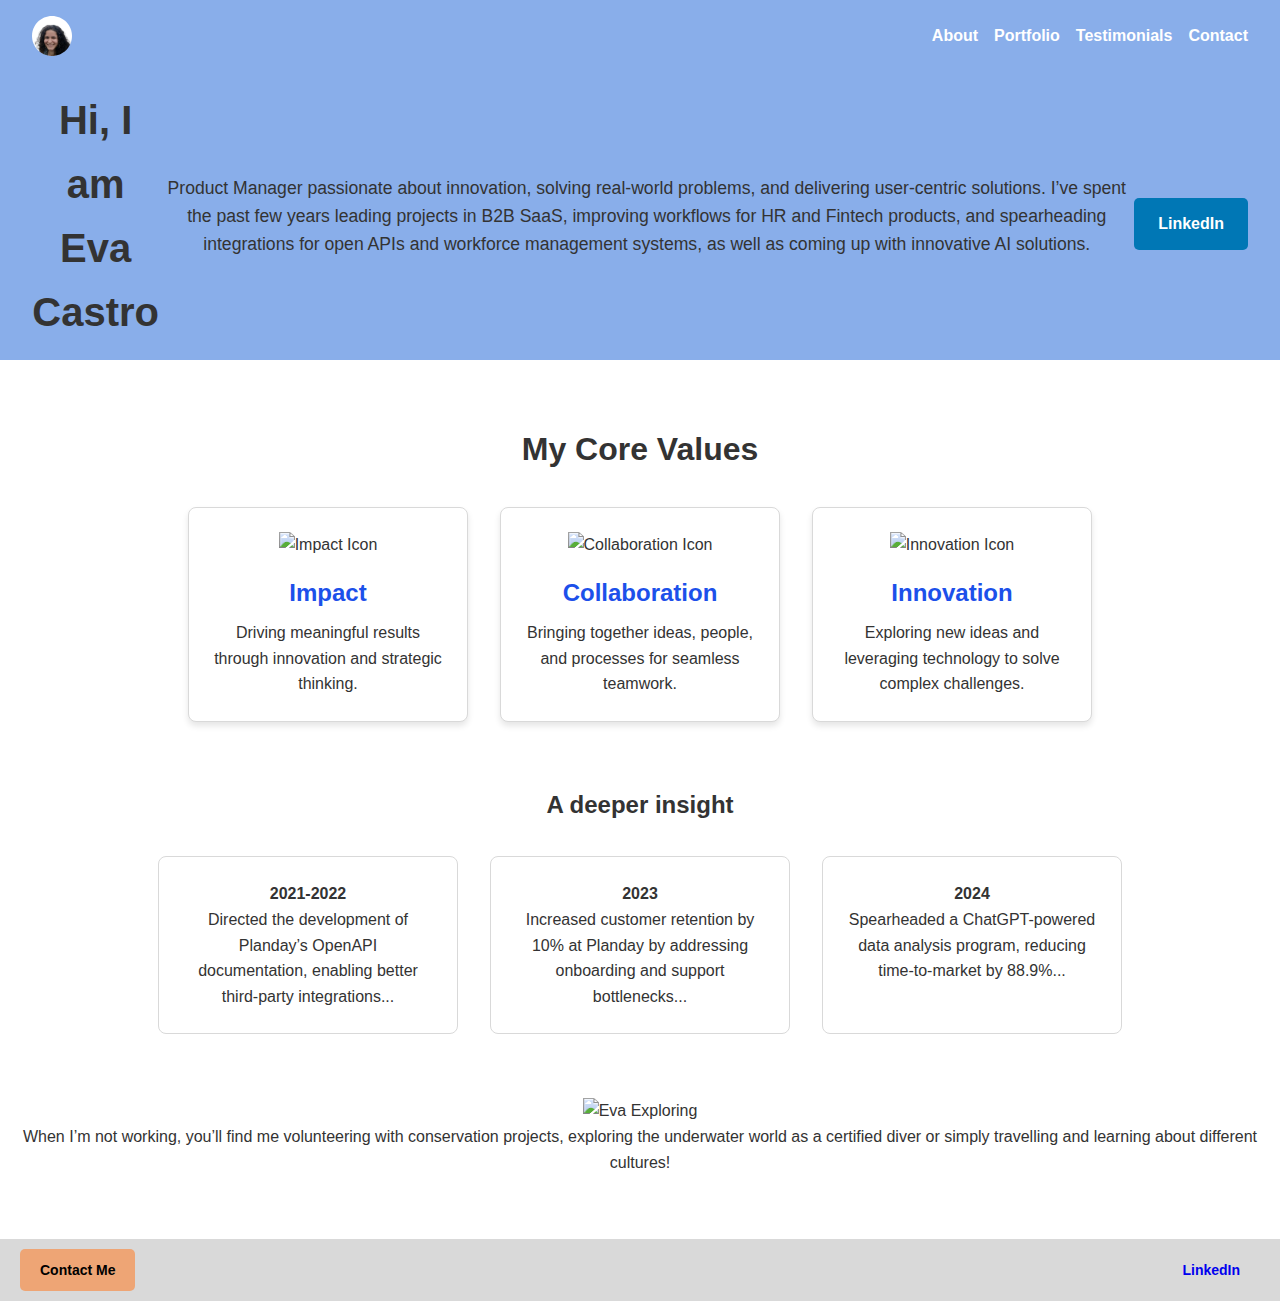
==== about.html @ d33fab85 "removed issue with link about page" ====
<!DOCTYPE html>
<html lang="en">
<head>
  <meta charset="UTF-8">
  <meta name="viewport" content="width=device-width, initial-scale=1.0">
  <title>About Eva M. Aguado Castro</title>
  <meta name="description" content="Learn more about Eva M. Aguado Castro, a Product Manager passionate about innovation, problem-solving, and delivering user-centric solutions.">
  <link rel="stylesheet" href="style.css">
</head>
 <!-- Header Section -->
 <header>
    <img src="Images/logo.svg" alt="Eva Castro Logo" class="logo">
    <nav class="nav">
      <a href="about.html">About</a>
      <a href="portfolio.html">Portfolio</a>
      <a href="testimonials.html">Testimonials</a>
      <a href="https://www.linkedin.com/in/evaaguadoc">Contact</a>
    </nav>
  </header>
  <body>
<section id="about" class="about-section">
    <div class="container">
      <header class="about-header">
        <h1>Hi, I am Eva Castro</h1>
        <p>
          Product Manager passionate about innovation, solving real-world problems, and delivering user-centric solutions. 
          I’ve spent the past few years leading projects in B2B SaaS, improving workflows for HR and Fintech products, 
          and spearheading integrations for open APIs and workforce management systems, as well as coming up with innovative AI solutions.
        </p>
        <a href="https://www.linkedin.com/in/evaaguadoc/" class="btn linkedin-btn" target="_blank">LinkedIn</a>
      </header>
  
      <div class="core-values">
        <h2>My Core Values</h2>
        <div class="values-grid">
          <div class="card">
            <img src="path-to-impact-icon.png" alt="Impact Icon">
            <h3>Impact</h3>
            <p>Driving meaningful results through innovation and strategic thinking.</p>
          </div>
          <div class="card">
            <img src="path-to-collaboration-icon.png" alt="Collaboration Icon">
            <h3>Collaboration</h3>
            <p>Bringing together ideas, people, and processes for seamless teamwork.</p>
          </div>
          <div class="card">
            <img src="path-to-innovation-icon.png" alt="Innovation Icon">
            <h3>Innovation</h3>
            <p>Exploring new ideas and leveraging technology to solve complex challenges.</p>
          </div>
        </div>
      </div>
  
      <div class="timeline">
        <h2>A deeper insight</h2>
        <div class="timeline-grid">
          <div class="milestone">
            <h4>2021-2022</h4>
            <p>Directed the development of Planday’s OpenAPI documentation, enabling better third-party integrations...</p>
          </div>
          <div class="milestone">
            <h4>2023</h4>
            <p>Increased customer retention by 10% at Planday by addressing onboarding and support bottlenecks...</p>
          </div>
          <div class="milestone">
            <h4>2024</h4>
            <p>Spearheaded a ChatGPT-powered data analysis program, reducing time-to-market by 88.9%...</p>
          </div>
        </div>
      </div>
  
      <div class="hobbies">
        <img src="path-to-hobby-image.jpg" alt="Eva Exploring">
        <p>
          When I’m not working, you’ll find me volunteering with conservation projects, exploring the underwater 
          world as a certified diver or simply travelling and learning about different cultures!
        </p>
      </div>
    </div>
 </section>
  <!-- Footer Section -->
  <footer>
    <div class="footer-buttons">
      <a href="https://www.linkedin.com/in/evaaguadoc" class="footer-button contact-me">Contact Me</a>
      <a href="https://www.linkedin.com/in/evaaguadoc" class="footer-button linkedin">LinkedIn</a>
    </div>
  </footer>  
</body>
</html>
---- style.css ----
/* General Reset */
* {
  margin: 0;
  padding: 0;
  box-sizing: border-box;
}

body {
  font-family: 'Poppins', sans-serif;
  color: #333;
  line-height: 1.6;
}

header {
  background: #89AEEA;
  padding: 1rem 2rem;
  display: flex;
  justify-content: space-between;
  align-items: center;
}

.nav {
  display: flex;
  gap: 1rem;
}

.nav a {
  color: white;
  text-decoration: none;
  font-weight: bold;
}

.nav a:hover {
  text-decoration: underline;
}

footer {
  display: flex;
  justify-content: space-between;
  align-items: center;
  padding: 10px 20px;
  background: #D9D9D9;
}

.footer-buttons {
  display: flex;
  justify-content: space-between;
  width: 100%;
}

.footer-button {
  padding: 10px 20px;
  border-radius: 5px;
  font-size: 14px;
  font-weight: bold;
  text-align: center;
  text-decoration: none;
}

.footer-button:hover {
  opacity: 0.8;
}

.contact-me {
  background: #EEA575;
  color: black;
}

.linkedin-btn {
  display: inline-block;
  margin-top: 1rem;
  padding: 0.8rem 1.5rem;
  background-color: #0077B5;
  color: white;
  border-radius: 5px;
  text-decoration: none;
  font-weight: 600;
}

.linkedin-btn:hover {
  background-color: #005a8c;
}

body.home {
  background: linear-gradient(180deg, #89AEEA 50%, #199BD7 100%);
  background-attachment: fixed;
  background-size: cover;
}

/* Hero Section */
.hero {
  text-align: center;
  padding: 6rem 2rem;
  color: #333;
  background: linear-gradient(180deg, #89AEEA 50%, #199BD7 100%);
}

.hero h1 {
  font-size: 3rem;
  font-weight: 700;
}

.hero p {
  margin: 1rem 0;
  font-size: 1.2rem;
}

.cta-buttons {
  margin-top: 2rem;
}

.cta-buttons a {
  text-decoration: none;
  display: inline-block;
}

/* Highlights Section */
.highlights {
  background: linear-gradient(180deg, #199BD7 50%, #147CAC 100%);
  padding: 3rem 2rem;
  color: white;
  text-align: center;
}

.highlights h2 {
  font-size: 2.5rem;
  margin-bottom: 2rem;
}

.highlight-cards {
  display: flex;
  gap: 1.5rem;
  justify-content: center;
  flex-wrap: wrap;
}

.card {
  background: #f7f7f7;
  color: #333;
  width: 280px;
  border-radius: 8px;
  padding: 1.5rem;
  text-align: center;
  box-shadow: 0px 4px 6px rgba(0, 0, 0, 0.1);
}

.card img {
  height: 50px;
  margin-bottom: 1rem;
}

.card h3 {
  font-size: 1.5rem;
  margin-bottom: 1rem;
  color: #1C50EA;
}

/* Featured Projects */
.featured-projects {
  padding: 4rem 2rem;
  text-align: center;
  background: linear-gradient(180deg, #147CAC 50%, #89AEEA 100%);
  max-width: 100%;
  box-sizing: border-box;
}

.projects-grid {
  display: flex;
  flex-wrap: wrap;
  gap: 2rem;
  justify-content: center;
  align-items: stretch;
  max-width: 1200px;
  margin: 0 auto;
  padding: 0 1rem;
  box-sizing: border-box;
}

.project-card {
  background: white;
  padding: 1.5rem;
  border-radius: 8px;
  box-shadow: 0 4px 6px rgba(0, 0, 0, 0.1);
  max-width: 300px;
  flex: 1 1 calc(33.33% - 2rem);
  min-height: 350px;
  text-align: center;
}
body.about {
  background: linear-gradient(180deg, #D9D9D9 0%, #8BA7D3 28%, #89AEEA 77%);
}

/* About Header */
.about-header {
  text-align: center;
  margin-bottom: 3rem;
}

.about-header h1 {
  font-size: 2.5rem;
  font-weight: 700;
}

.about-header p {
  font-size: 1.1rem;
  margin: 1rem 0;
}

/* Core Values Section */
.core-values {
  text-align: center;
  margin: 4rem 0;
}

.core-values h2 {
  font-size: 2rem;
  margin-bottom: 2rem;
}

.values-grid {
  display: flex;
  flex-wrap: wrap;
  gap: 2rem;
  justify-content: center;
}

.card {
  background: white;
  border: 1px solid #D9D9D9;
  border-radius: 8px;
  padding: 1.5rem;
  text-align: center;
  max-width: 300px;
  box-shadow: 0 4px 6px rgba(0, 0, 0, 0.1);
}

.card img {
  width: 80px;
  margin-bottom: 1rem;
}

.card h3 {
  font-size: 1.5rem;
  margin-bottom: 0.5rem;
}

/* Timeline */
.timeline {
  margin: 4rem 0;
  text-align: center;
}

.timeline h2 {
  margin-bottom: 2rem;
}

.timeline-grid {
  display: flex;
  flex-wrap: wrap;
  gap: 2rem;
  justify-content: center;
}

.milestone {
  background: white;
  border: 1px solid #D9D9D9;
  border-radius: 8px;
  padding: 1.5rem;
  max-width: 300px;
  text-align: center;
}

/* Hobbies Section */
.hobbies {
  text-align: center;
  margin: 4rem 0;
}

.hobbies img {
  width: 100%;
  max-width: 400px;
}

@media (max-width: 768px) {
  header, footer {
    flex-direction: column;
    text-align: center;
  }

  .projects-grid, .values-grid, .timeline-grid {
    flex-direction: column;
    gap: 1.5rem;
  }

  .project-card, .card, .milestone {
    max-width: 100%;
  }
}
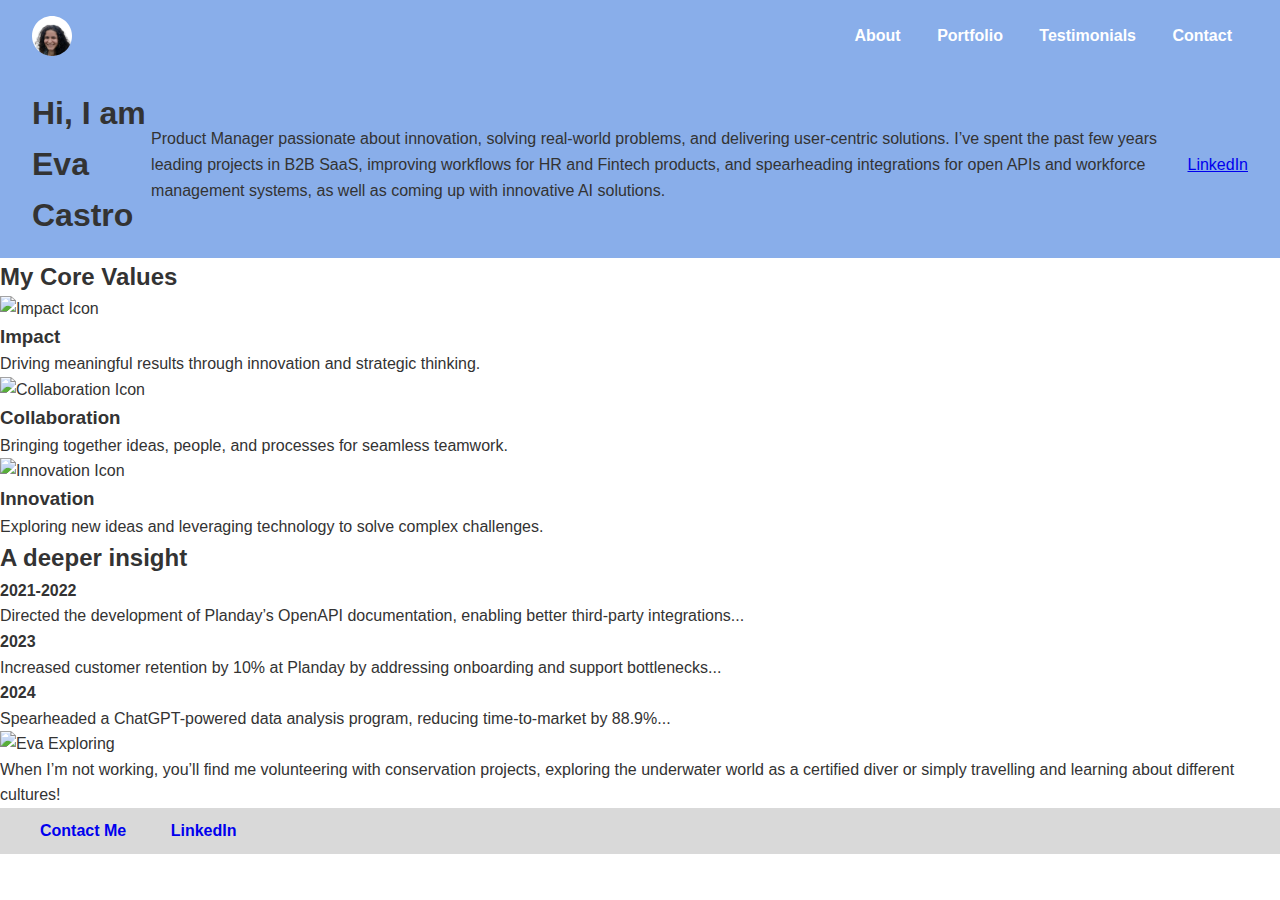
==== commit 192b796d: "some updates" ====
--- a/about.html
+++ b/about.html
@@ -6,6 +6,7 @@
   <title>About Eva M. Aguado Castro</title>
   <meta name="description" content="Learn more about Eva M. Aguado Castro, a Product Manager passionate about innovation, problem-solving, and delivering user-centric solutions.">
   <link rel="stylesheet" href="style.css">
+  <link rel="stylesheet" href="about.css">
 </head>
  <!-- Header Section -->
  <header>
@@ -70,7 +71,7 @@
       </div>
   
       <div class="hobbies">
-        <img src="path-to-hobby-image.jpg" alt="Eva Exploring">
+        <img src="images/hobbies image.png" alt="Eva Exploring">
         <p>
           When I’m not working, you’ll find me volunteering with conservation projects, exploring the underwater 
           world as a certified diver or simply travelling and learning about different cultures!
--- a/style.css
+++ b/style.css
@@ -7,8 +7,8 @@
 
 body {
   font-family: 'Poppins', sans-serif;
+  line-height: 1.6;
   color: #333;
-  line-height: 1.6;
 }
 
 header {
@@ -19,15 +19,11 @@
   align-items: center;
 }
 
-.nav {
-  display: flex;
-  gap: 1rem;
-}
-
 .nav a {
   color: white;
   text-decoration: none;
   font-weight: bold;
+  margin: 0 1rem;
 }
 
 .nav a:hover {
@@ -42,257 +38,9 @@
   background: #D9D9D9;
 }
 
-.footer-buttons {
-  display: flex;
-  justify-content: space-between;
-  width: 100%;
+.footer-buttons a {
+  padding: 10px 20px;
+  text-decoration: none;
+  font-weight: bold;
+  border-radius: 5px;
 }
-
-.footer-button {
-  padding: 10px 20px;
-  border-radius: 5px;
-  font-size: 14px;
-  font-weight: bold;
-  text-align: center;
-  text-decoration: none;
-}
-
-.footer-button:hover {
-  opacity: 0.8;
-}
-
-.contact-me {
-  background: #EEA575;
-  color: black;
-}
-
-.linkedin-btn {
-  display: inline-block;
-  margin-top: 1rem;
-  padding: 0.8rem 1.5rem;
-  background-color: #0077B5;
-  color: white;
-  border-radius: 5px;
-  text-decoration: none;
-  font-weight: 600;
-}
-
-.linkedin-btn:hover {
-  background-color: #005a8c;
-}
-
-body.home {
-  background: linear-gradient(180deg, #89AEEA 50%, #199BD7 100%);
-  background-attachment: fixed;
-  background-size: cover;
-}
-
-/* Hero Section */
-.hero {
-  text-align: center;
-  padding: 6rem 2rem;
-  color: #333;
-  background: linear-gradient(180deg, #89AEEA 50%, #199BD7 100%);
-}
-
-.hero h1 {
-  font-size: 3rem;
-  font-weight: 700;
-}
-
-.hero p {
-  margin: 1rem 0;
-  font-size: 1.2rem;
-}
-
-.cta-buttons {
-  margin-top: 2rem;
-}
-
-.cta-buttons a {
-  text-decoration: none;
-  display: inline-block;
-}
-
-/* Highlights Section */
-.highlights {
-  background: linear-gradient(180deg, #199BD7 50%, #147CAC 100%);
-  padding: 3rem 2rem;
-  color: white;
-  text-align: center;
-}
-
-.highlights h2 {
-  font-size: 2.5rem;
-  margin-bottom: 2rem;
-}
-
-.highlight-cards {
-  display: flex;
-  gap: 1.5rem;
-  justify-content: center;
-  flex-wrap: wrap;
-}
-
-.card {
-  background: #f7f7f7;
-  color: #333;
-  width: 280px;
-  border-radius: 8px;
-  padding: 1.5rem;
-  text-align: center;
-  box-shadow: 0px 4px 6px rgba(0, 0, 0, 0.1);
-}
-
-.card img {
-  height: 50px;
-  margin-bottom: 1rem;
-}
-
-.card h3 {
-  font-size: 1.5rem;
-  margin-bottom: 1rem;
-  color: #1C50EA;
-}
-
-/* Featured Projects */
-.featured-projects {
-  padding: 4rem 2rem;
-  text-align: center;
-  background: linear-gradient(180deg, #147CAC 50%, #89AEEA 100%);
-  max-width: 100%;
-  box-sizing: border-box;
-}
-
-.projects-grid {
-  display: flex;
-  flex-wrap: wrap;
-  gap: 2rem;
-  justify-content: center;
-  align-items: stretch;
-  max-width: 1200px;
-  margin: 0 auto;
-  padding: 0 1rem;
-  box-sizing: border-box;
-}
-
-.project-card {
-  background: white;
-  padding: 1.5rem;
-  border-radius: 8px;
-  box-shadow: 0 4px 6px rgba(0, 0, 0, 0.1);
-  max-width: 300px;
-  flex: 1 1 calc(33.33% - 2rem);
-  min-height: 350px;
-  text-align: center;
-}
-body.about {
-  background: linear-gradient(180deg, #D9D9D9 0%, #8BA7D3 28%, #89AEEA 77%);
-}
-
-/* About Header */
-.about-header {
-  text-align: center;
-  margin-bottom: 3rem;
-}
-
-.about-header h1 {
-  font-size: 2.5rem;
-  font-weight: 700;
-}
-
-.about-header p {
-  font-size: 1.1rem;
-  margin: 1rem 0;
-}
-
-/* Core Values Section */
-.core-values {
-  text-align: center;
-  margin: 4rem 0;
-}
-
-.core-values h2 {
-  font-size: 2rem;
-  margin-bottom: 2rem;
-}
-
-.values-grid {
-  display: flex;
-  flex-wrap: wrap;
-  gap: 2rem;
-  justify-content: center;
-}
-
-.card {
-  background: white;
-  border: 1px solid #D9D9D9;
-  border-radius: 8px;
-  padding: 1.5rem;
-  text-align: center;
-  max-width: 300px;
-  box-shadow: 0 4px 6px rgba(0, 0, 0, 0.1);
-}
-
-.card img {
-  width: 80px;
-  margin-bottom: 1rem;
-}
-
-.card h3 {
-  font-size: 1.5rem;
-  margin-bottom: 0.5rem;
-}
-
-/* Timeline */
-.timeline {
-  margin: 4rem 0;
-  text-align: center;
-}
-
-.timeline h2 {
-  margin-bottom: 2rem;
-}
-
-.timeline-grid {
-  display: flex;
-  flex-wrap: wrap;
-  gap: 2rem;
-  justify-content: center;
-}
-
-.milestone {
-  background: white;
-  border: 1px solid #D9D9D9;
-  border-radius: 8px;
-  padding: 1.5rem;
-  max-width: 300px;
-  text-align: center;
-}
-
-/* Hobbies Section */
-.hobbies {
-  text-align: center;
-  margin: 4rem 0;
-}
-
-.hobbies img {
-  width: 100%;
-  max-width: 400px;
-}
-
-@media (max-width: 768px) {
-  header, footer {
-    flex-direction: column;
-    text-align: center;
-  }
-
-  .projects-grid, .values-grid, .timeline-grid {
-    flex-direction: column;
-    gap: 1.5rem;
-  }
-
-  .project-card, .card, .milestone {
-    max-width: 100%;
-  }
-}
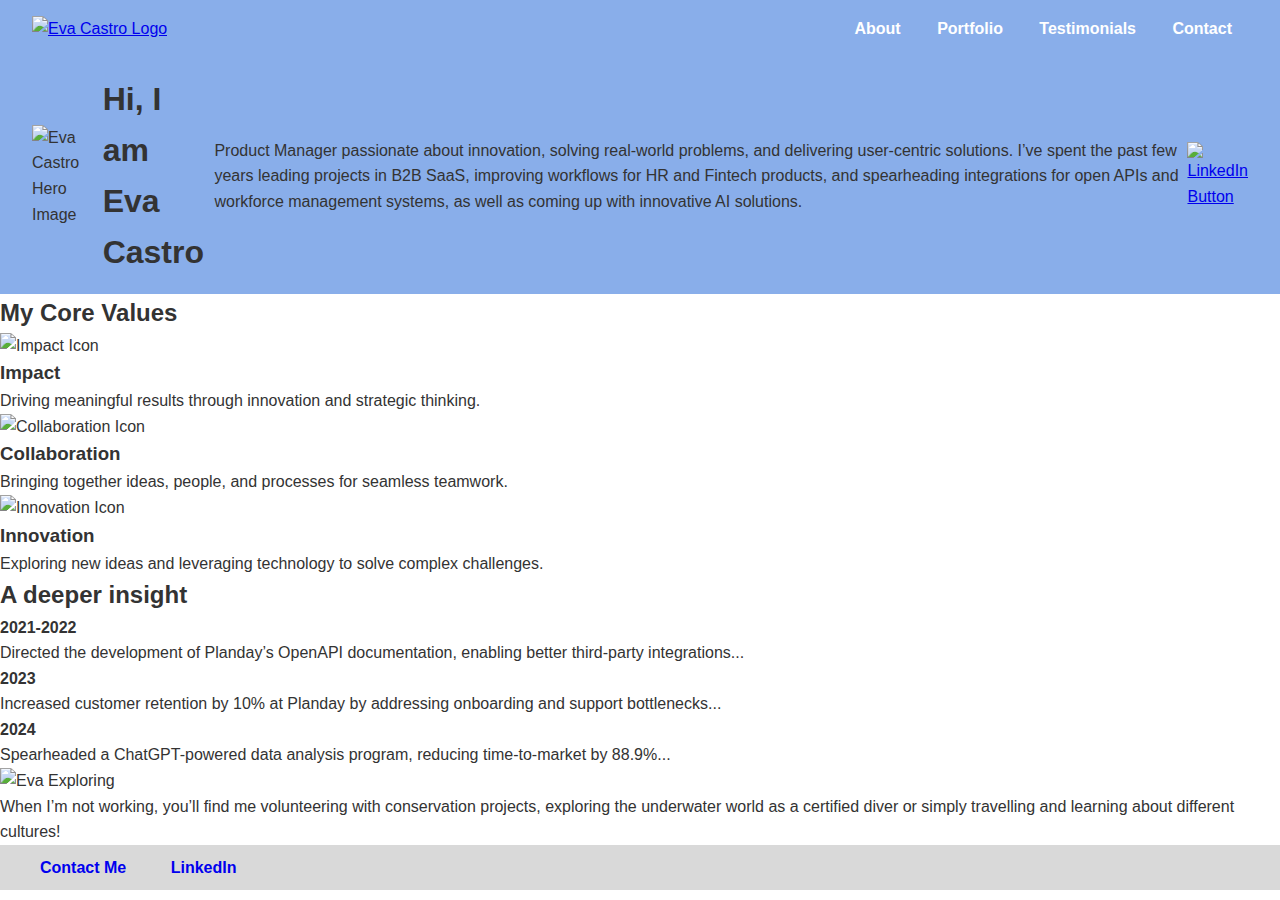
==== commit 46f381a7: "updated css for about and html, added link to home page" ====
--- a/about.html
+++ b/about.html
@@ -8,9 +8,12 @@
   <link rel="stylesheet" href="style.css">
   <link rel="stylesheet" href="about.css">
 </head>
- <!-- Header Section -->
- <header>
-    <img src="Images/logo.svg" alt="Eva Castro Logo" class="logo">
+<body>
+  <!-- Header Section -->
+  <header>
+    <a href="index.html">
+    <img src="images/logo.svg" alt="Eva Castro Logo" class="logo">
+    </a>
     <nav class="nav">
       <a href="about.html">About</a>
       <a href="portfolio.html">Portfolio</a>
@@ -18,40 +21,46 @@
       <a href="https://www.linkedin.com/in/evaaguadoc">Contact</a>
     </nav>
   </header>
-  <body>
-<section id="about" class="about-section">
+
+  <!-- About Section -->
+  <section id="about" class="about-section">
     <div class="container">
       <header class="about-header">
+        <img src="images/54197498709_c907d3926f_c.jpg" alt="Eva Castro Hero Image" class="hero-image">
         <h1>Hi, I am Eva Castro</h1>
         <p>
           Product Manager passionate about innovation, solving real-world problems, and delivering user-centric solutions. 
           I’ve spent the past few years leading projects in B2B SaaS, improving workflows for HR and Fintech products, 
           and spearheading integrations for open APIs and workforce management systems, as well as coming up with innovative AI solutions.
         </p>
-        <a href="https://www.linkedin.com/in/evaaguadoc/" class="btn linkedin-btn" target="_blank">LinkedIn</a>
+        <a href="https://www.linkedin.com/in/evaaguadoc/" class="btn linkedin-btn" target="_blank">
+          <img src="images/Linkedin-button.png" alt="LinkedIn Button">
+        </a>
       </header>
-  
+
+      <!-- Core Values Section -->
       <div class="core-values">
         <h2>My Core Values</h2>
         <div class="values-grid">
           <div class="card">
-            <img src="path-to-impact-icon.png" alt="Impact Icon">
+            <img src="images/mixpanel-funnel-analysis.png" alt="Impact Icon">
             <h3>Impact</h3>
             <p>Driving meaningful results through innovation and strategic thinking.</p>
           </div>
           <div class="card">
-            <img src="path-to-collaboration-icon.png" alt="Collaboration Icon">
+            <img src="images/figma-logo.png" alt="Collaboration Icon">
             <h3>Collaboration</h3>
             <p>Bringing together ideas, people, and processes for seamless teamwork.</p>
           </div>
           <div class="card">
-            <img src="path-to-innovation-icon.png" alt="Innovation Icon">
+            <img src="images/miro.png" alt="Innovation Icon">
             <h3>Innovation</h3>
             <p>Exploring new ideas and leveraging technology to solve complex challenges.</p>
           </div>
         </div>
       </div>
-  
+
+      <!-- Timeline Section -->
       <div class="timeline">
         <h2>A deeper insight</h2>
         <div class="timeline-grid">
@@ -69,22 +78,24 @@
           </div>
         </div>
       </div>
-  
+
+      <!-- Hobbies Section -->
       <div class="hobbies">
-        <img src="images/hobbies image.png" alt="Eva Exploring">
+        <img src="images/hobbies-image.png" alt="Eva Exploring">
         <p>
           When I’m not working, you’ll find me volunteering with conservation projects, exploring the underwater 
           world as a certified diver or simply travelling and learning about different cultures!
         </p>
       </div>
     </div>
- </section>
+  </section>
+
   <!-- Footer Section -->
   <footer>
     <div class="footer-buttons">
       <a href="https://www.linkedin.com/in/evaaguadoc" class="footer-button contact-me">Contact Me</a>
       <a href="https://www.linkedin.com/in/evaaguadoc" class="footer-button linkedin">LinkedIn</a>
     </div>
-  </footer>  
+  </footer>
 </body>
-</html>  +</html>
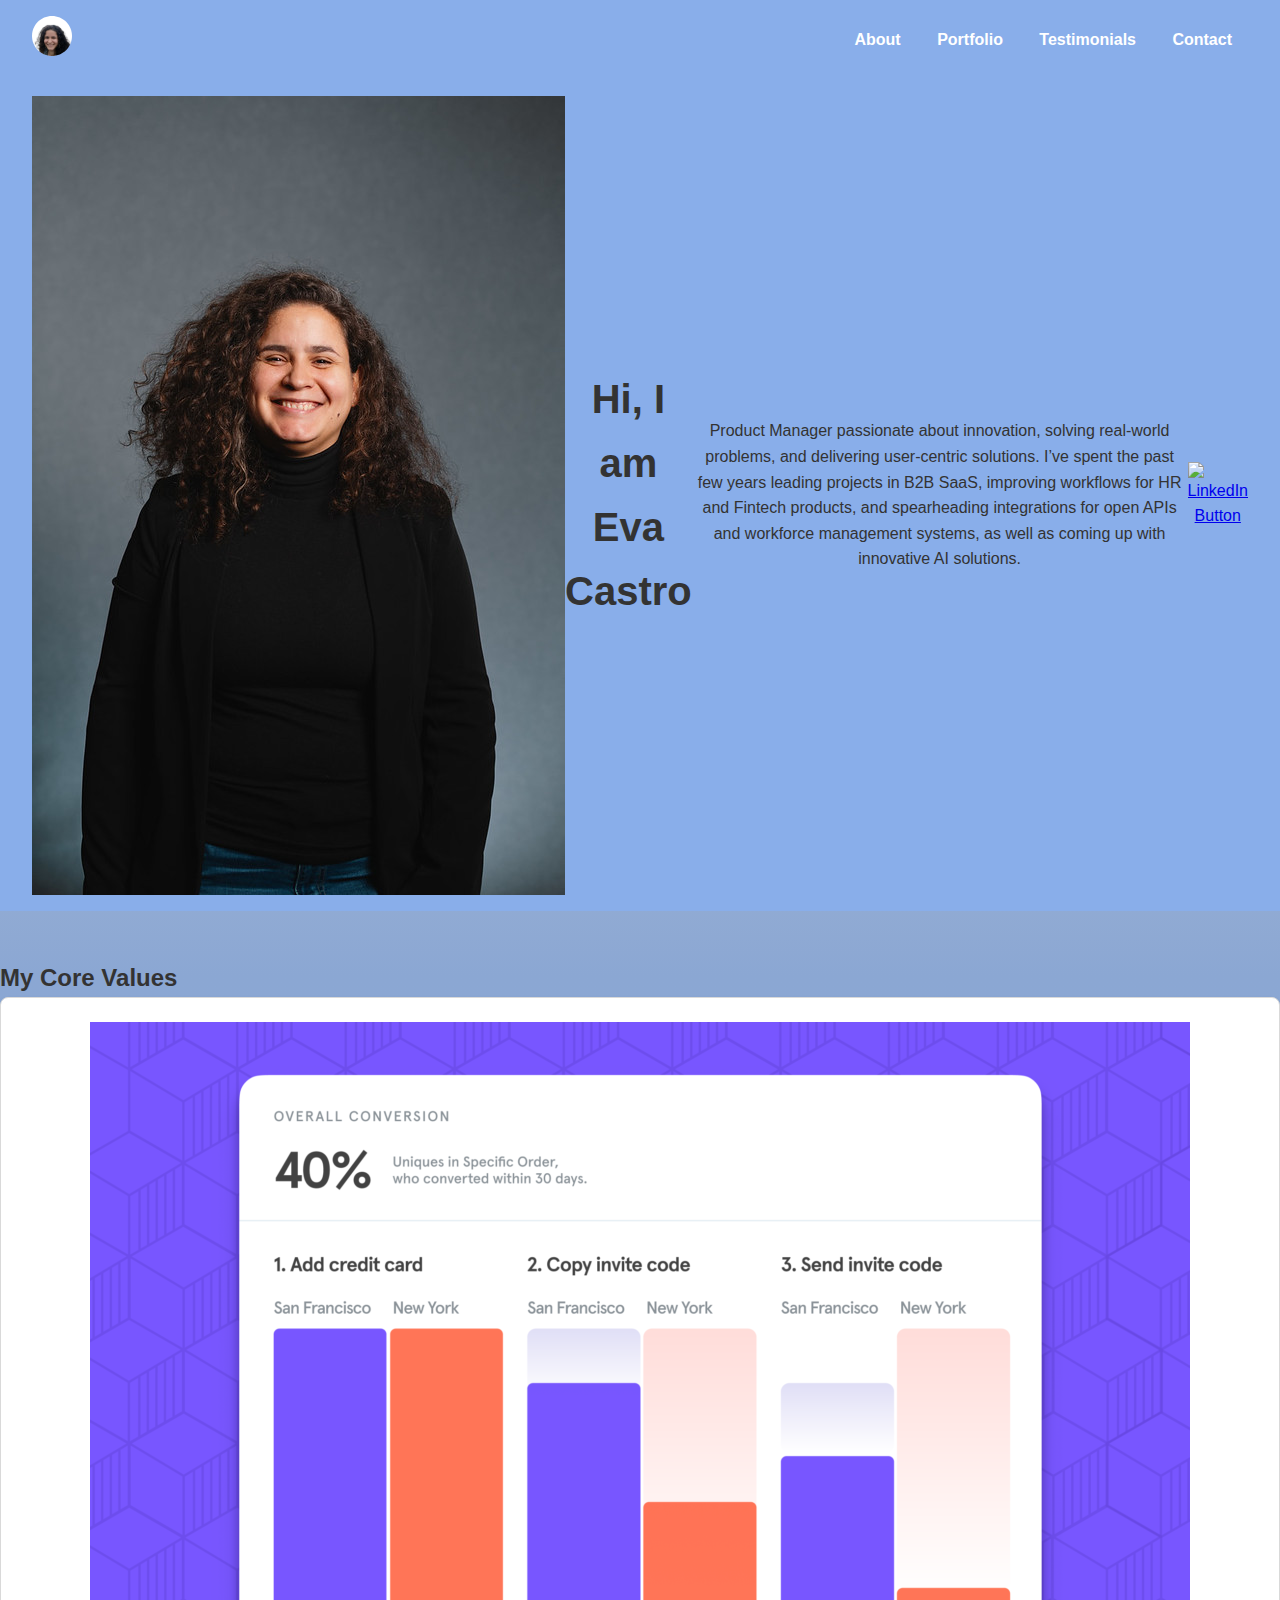
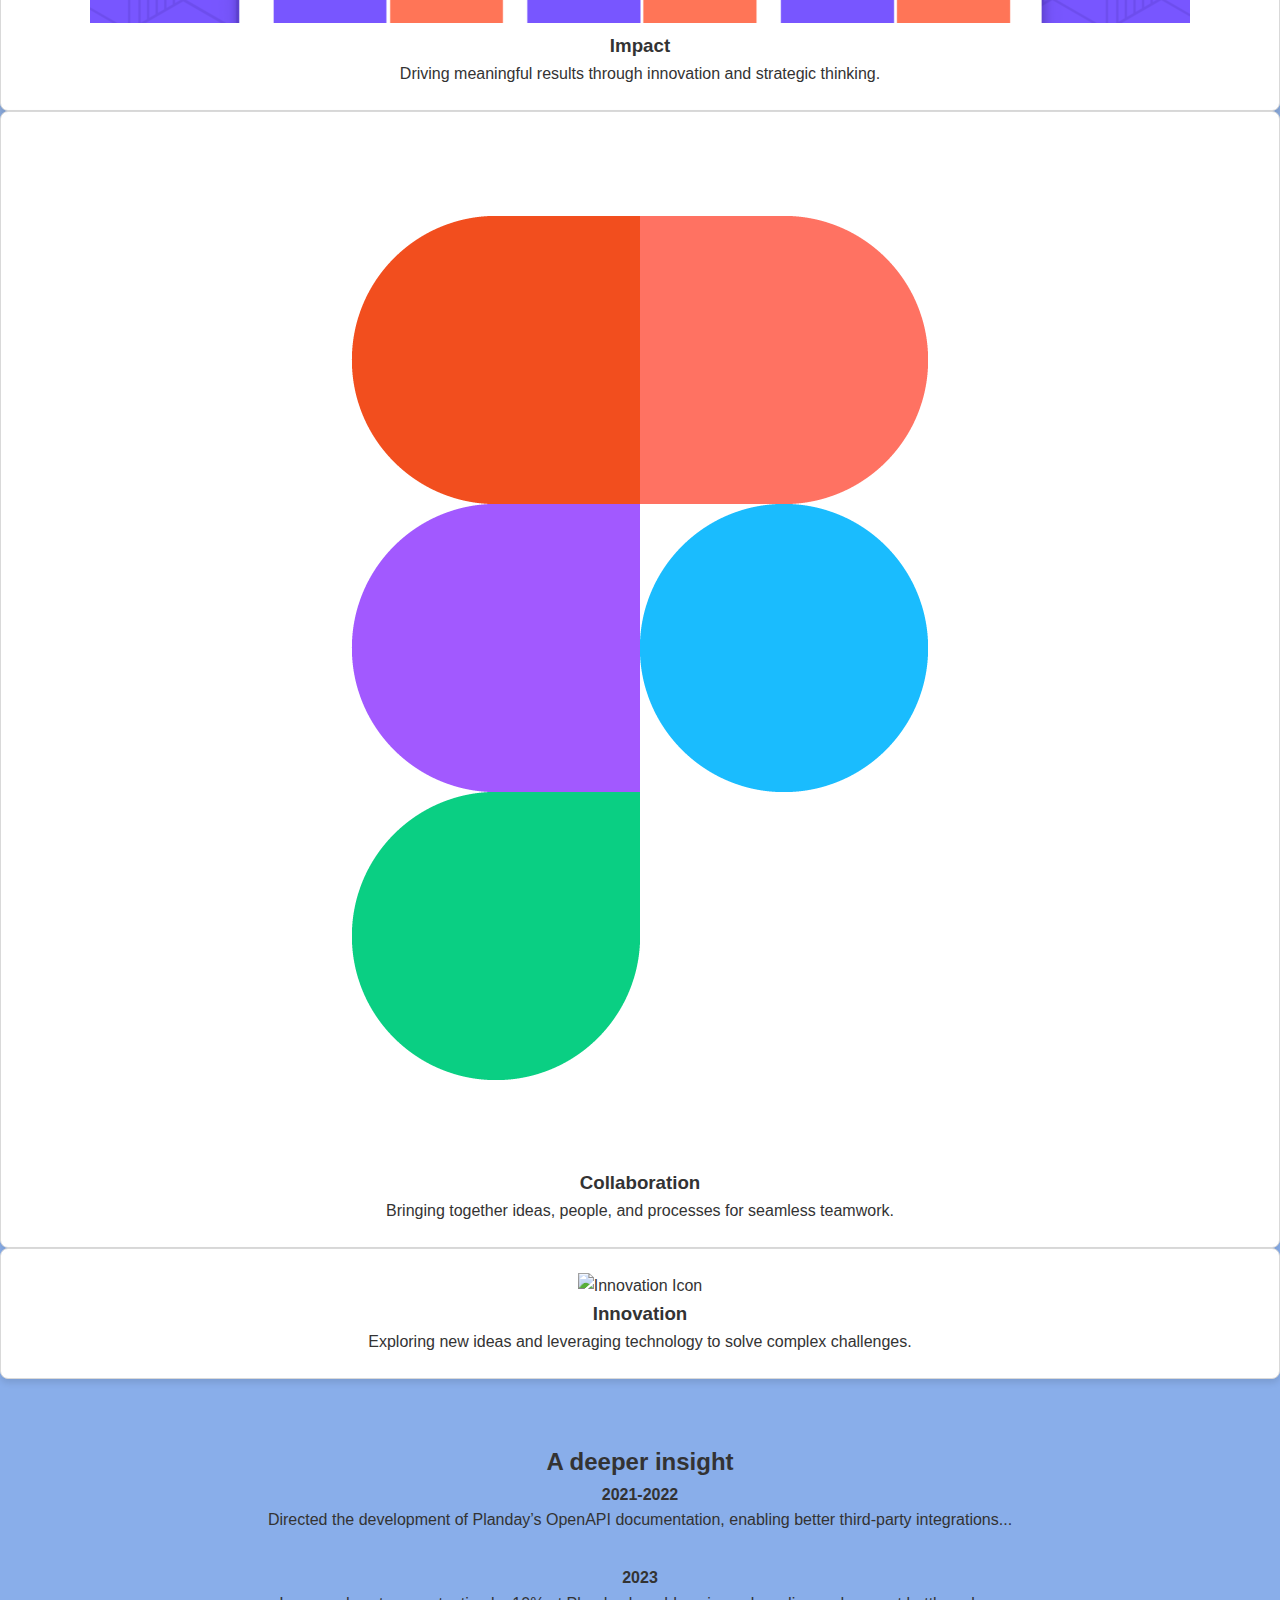
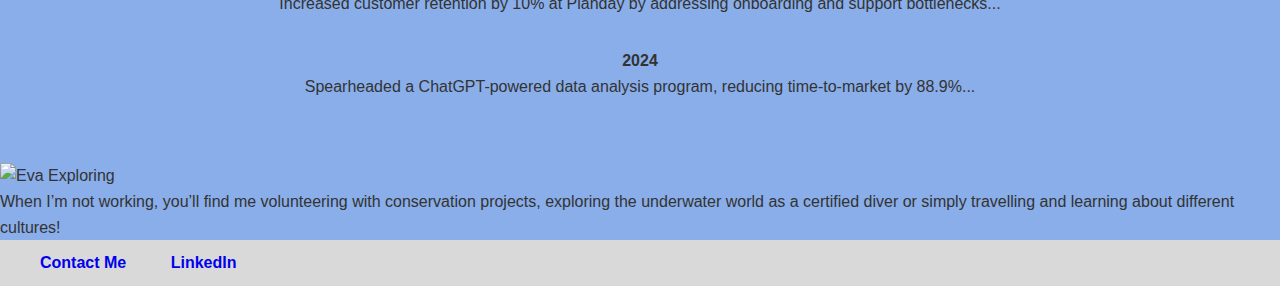
==== commit d3601c3c: "fixed caps issue with images path - sillyyy" ====
--- a/about.html
+++ b/about.html
@@ -12,7 +12,7 @@
   <!-- Header Section -->
   <header>
     <a href="index.html">
-    <img src="images/logo.svg" alt="Eva Castro Logo" class="logo">
+    <img src="Images/logo.svg" alt="Eva Castro Logo" class="logo">
     </a>
     <nav class="nav">
       <a href="about.html">About</a>
@@ -26,7 +26,7 @@
   <section id="about" class="about-section">
     <div class="container">
       <header class="about-header">
-        <img src="images/54197498709_c907d3926f_c.jpg" alt="Eva Castro Hero Image" class="hero-image">
+        <img src="Images/54197498709_c907d3926f_c.jpg" alt="Eva Castro Hero Image" class="hero-image">
         <h1>Hi, I am Eva Castro</h1>
         <p>
           Product Manager passionate about innovation, solving real-world problems, and delivering user-centric solutions. 
@@ -34,7 +34,7 @@
           and spearheading integrations for open APIs and workforce management systems, as well as coming up with innovative AI solutions.
         </p>
         <a href="https://www.linkedin.com/in/evaaguadoc/" class="btn linkedin-btn" target="_blank">
-          <img src="images/Linkedin-button.png" alt="LinkedIn Button">
+          <img src="Images/Linkedin-button.png" alt="LinkedIn Button">
         </a>
       </header>
 
@@ -43,17 +43,17 @@
         <h2>My Core Values</h2>
         <div class="values-grid">
           <div class="card">
-            <img src="images/mixpanel-funnel-analysis.png" alt="Impact Icon">
+            <img src="Images/mixpanel-funnel-analysis.png" alt="Impact Icon">
             <h3>Impact</h3>
             <p>Driving meaningful results through innovation and strategic thinking.</p>
           </div>
           <div class="card">
-            <img src="images/figma-logo.png" alt="Collaboration Icon">
+            <img src="Images/figma-logo.png" alt="Collaboration Icon">
             <h3>Collaboration</h3>
             <p>Bringing together ideas, people, and processes for seamless teamwork.</p>
           </div>
           <div class="card">
-            <img src="images/miro.png" alt="Innovation Icon">
+            <img src="Images/miro.png" alt="Innovation Icon">
             <h3>Innovation</h3>
             <p>Exploring new ideas and leveraging technology to solve complex challenges.</p>
           </div>
@@ -81,7 +81,7 @@
 
       <!-- Hobbies Section -->
       <div class="hobbies">
-        <img src="images/hobbies-image.png" alt="Eva Exploring">
+        <img src="Images/hobbies-image.png" alt="Eva Exploring">
         <p>
           When I’m not working, you’ll find me volunteering with conservation projects, exploring the underwater 
           world as a certified diver or simply travelling and learning about different cultures!
--- a/about.css
+++ b/about.css
@@ -0,0 +1,35 @@
+body {
+    background: linear-gradient(180deg, #D9D9D9 0%, #8BA7D3 28%, #89AEEA 77%);
+  }
+  
+  .about-header {
+    text-align: center;
+    margin-bottom: 3rem;
+  }
+  
+  .about-header h1 {
+    font-size: 2.5rem;
+    font-weight: 700;
+  }
+  
+  .card {
+    background: white;
+    padding: 1.5rem;
+    border: 1px solid #D9D9D9;
+    border-radius: 8px;
+    box-shadow: 0 4px 6px rgba(0, 0, 0, 0.1);
+    text-align: center;
+  }
+  
+  .timeline {
+    margin: 4rem 0;
+    text-align: center;
+  }
+  
+  .timeline-grid {
+    display: flex;
+    flex-wrap: wrap;
+    gap: 2rem;
+    justify-content: center;
+  }
+  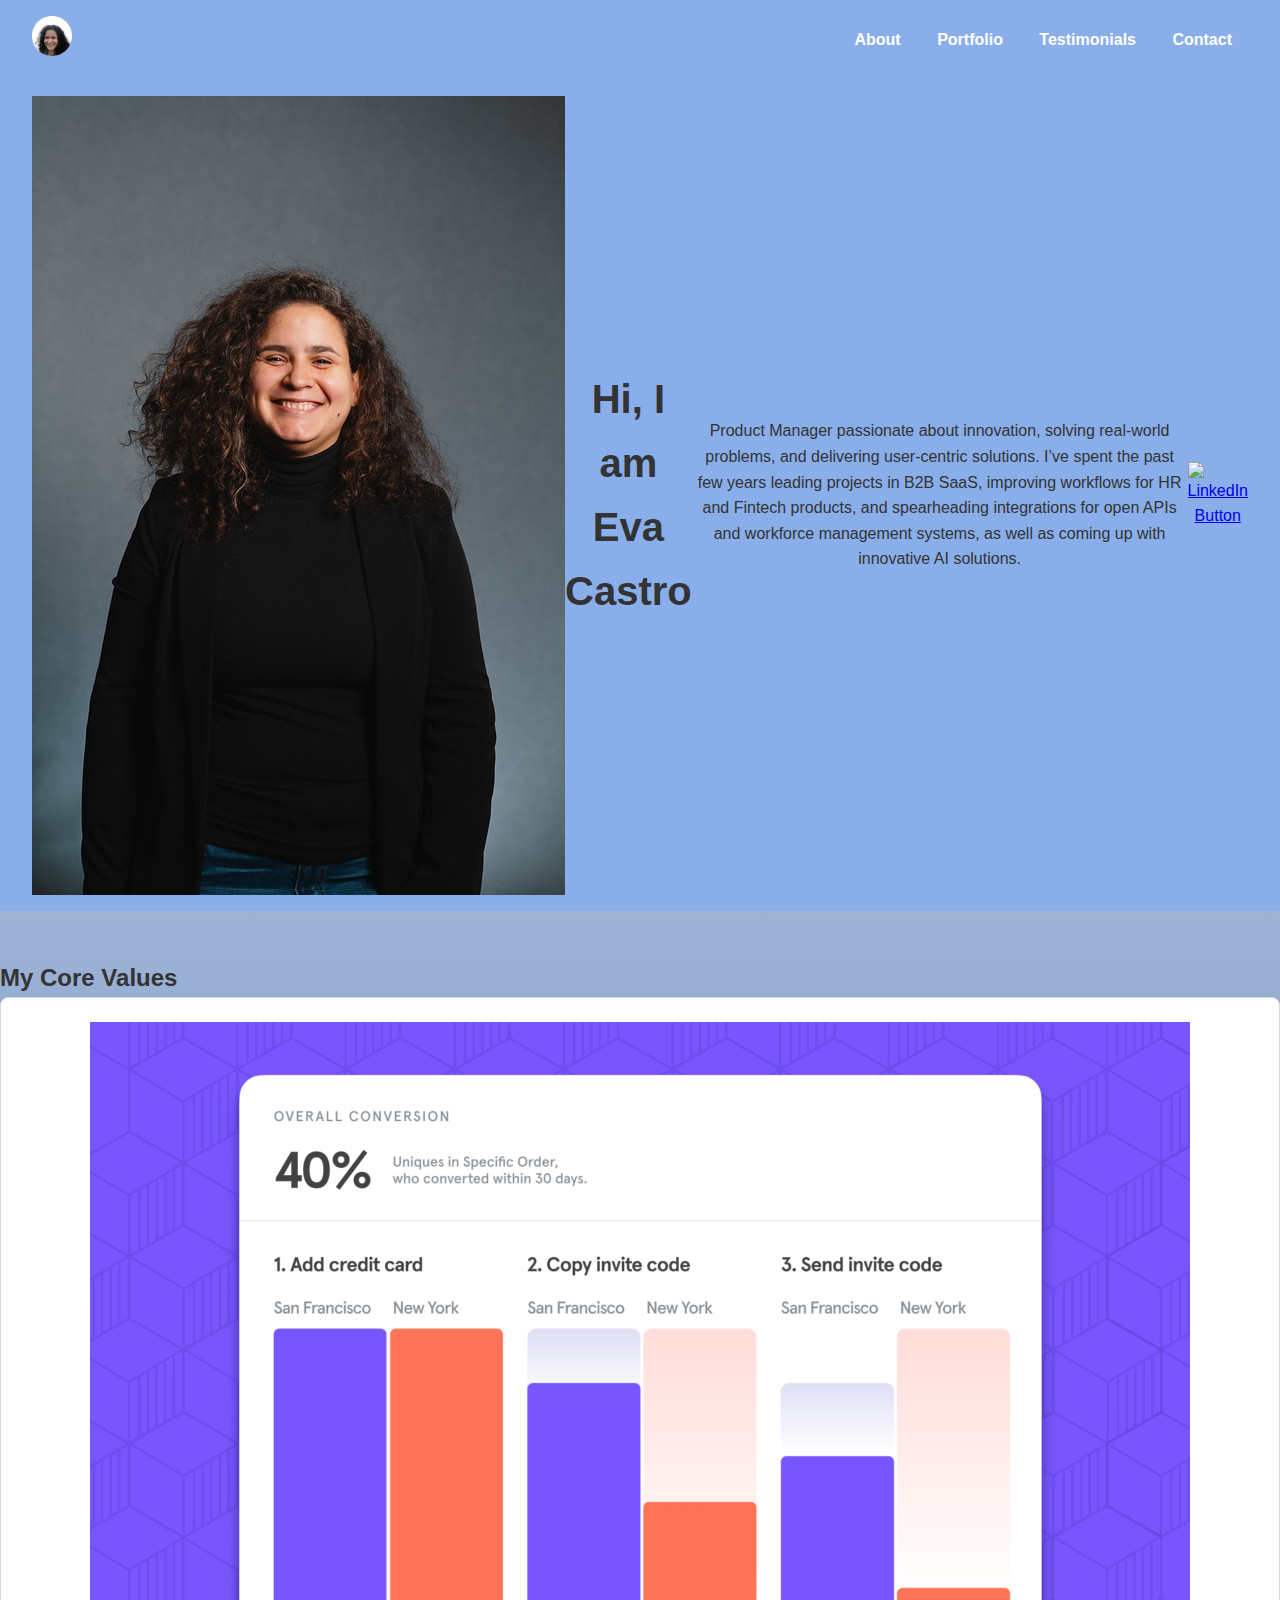
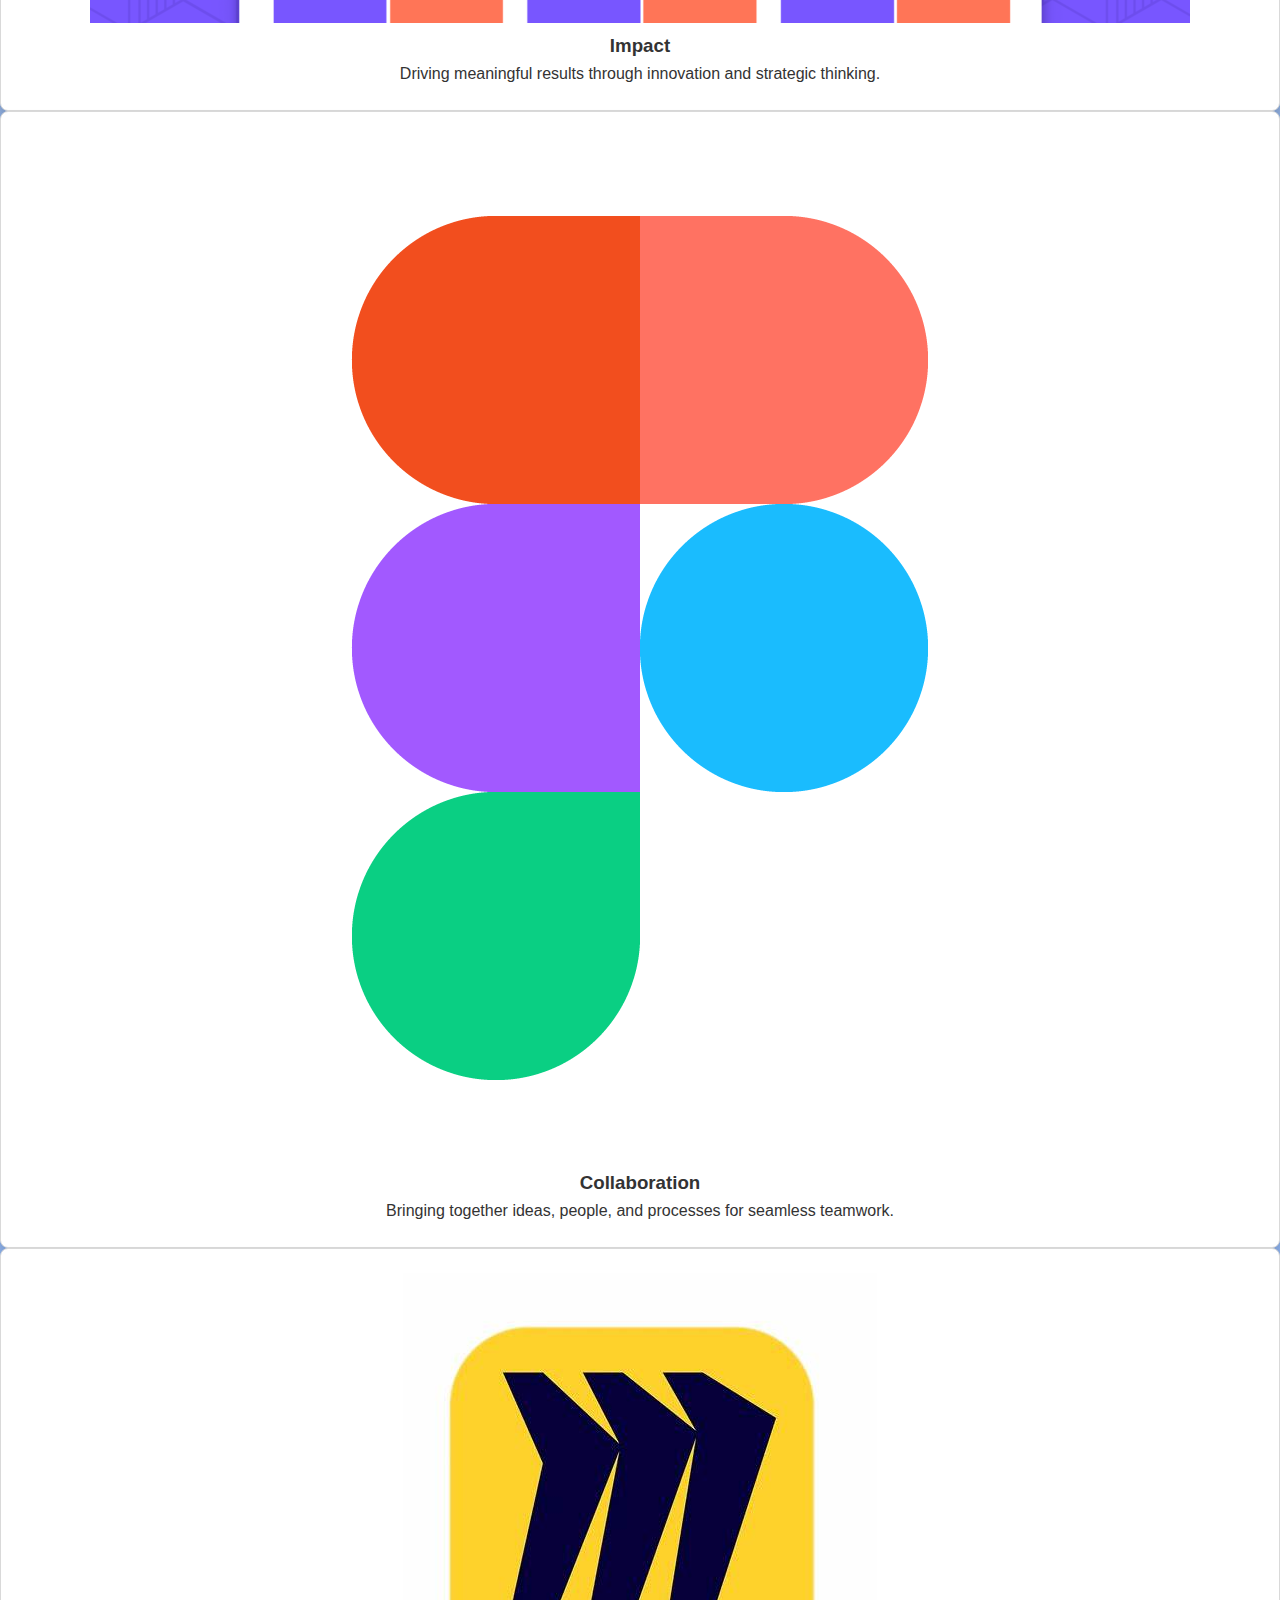
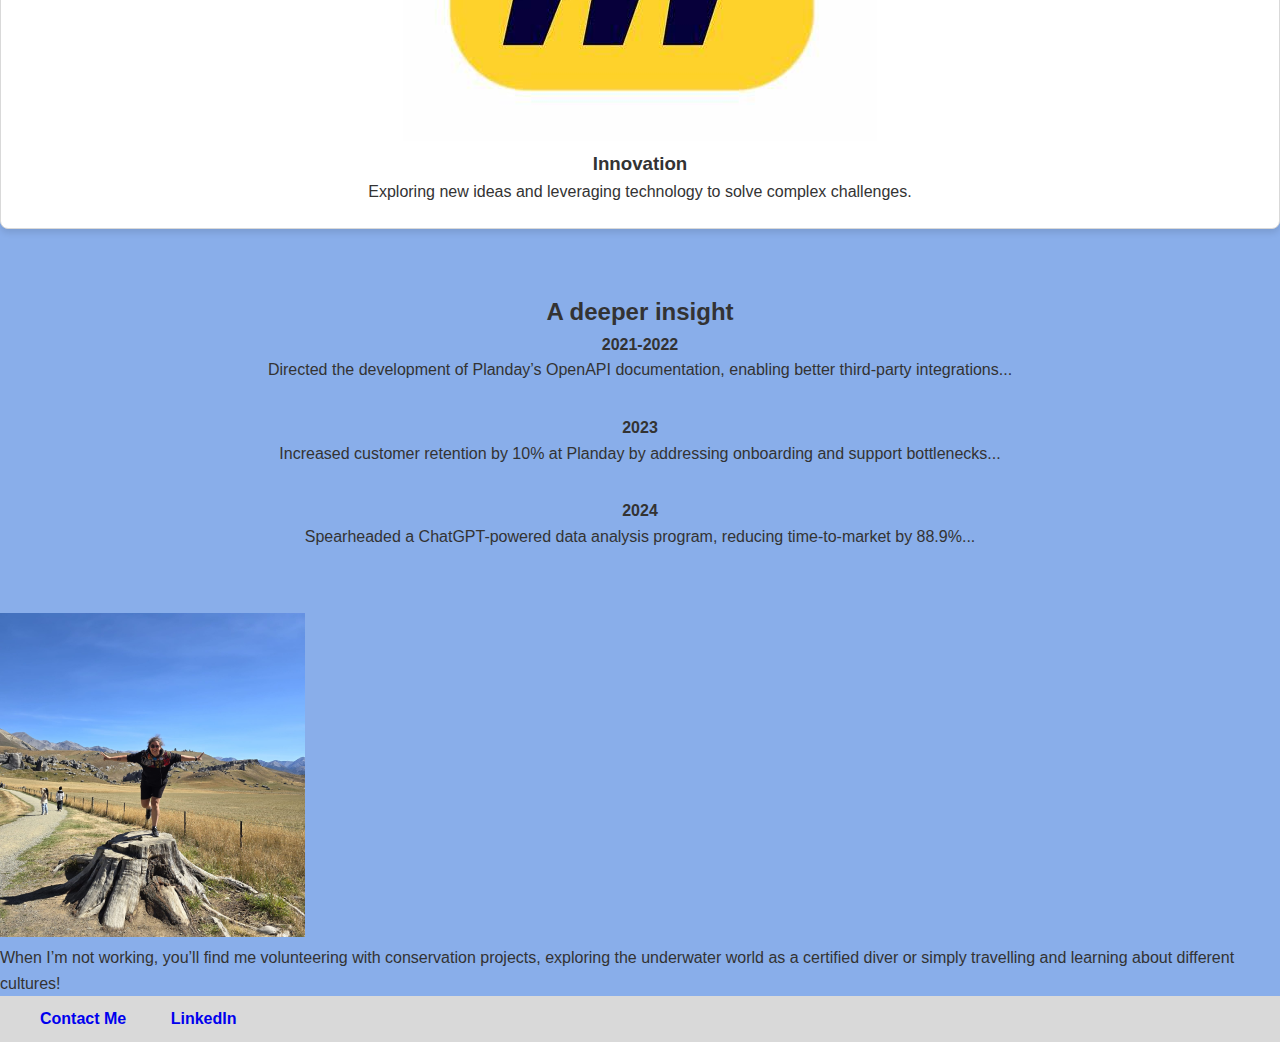
==== commit d587dc28: "updated images in about page again" ====
--- a/about.html
+++ b/about.html
@@ -53,7 +53,7 @@
             <p>Bringing together ideas, people, and processes for seamless teamwork.</p>
           </div>
           <div class="card">
-            <img src="Images/miro.png" alt="Innovation Icon">
+            <img src="Images/miro.jpeg" alt="Innovation Icon">
             <h3>Innovation</h3>
             <p>Exploring new ideas and leveraging technology to solve complex challenges.</p>
           </div>
@@ -81,7 +81,7 @@
 
       <!-- Hobbies Section -->
       <div class="hobbies">
-        <img src="Images/hobbies-image.png" alt="Eva Exploring">
+        <img src="Images/hobbies image.png" alt="Eva Exploring">
         <p>
           When I’m not working, you’ll find me volunteering with conservation projects, exploring the underwater 
           world as a certified diver or simply travelling and learning about different cultures!
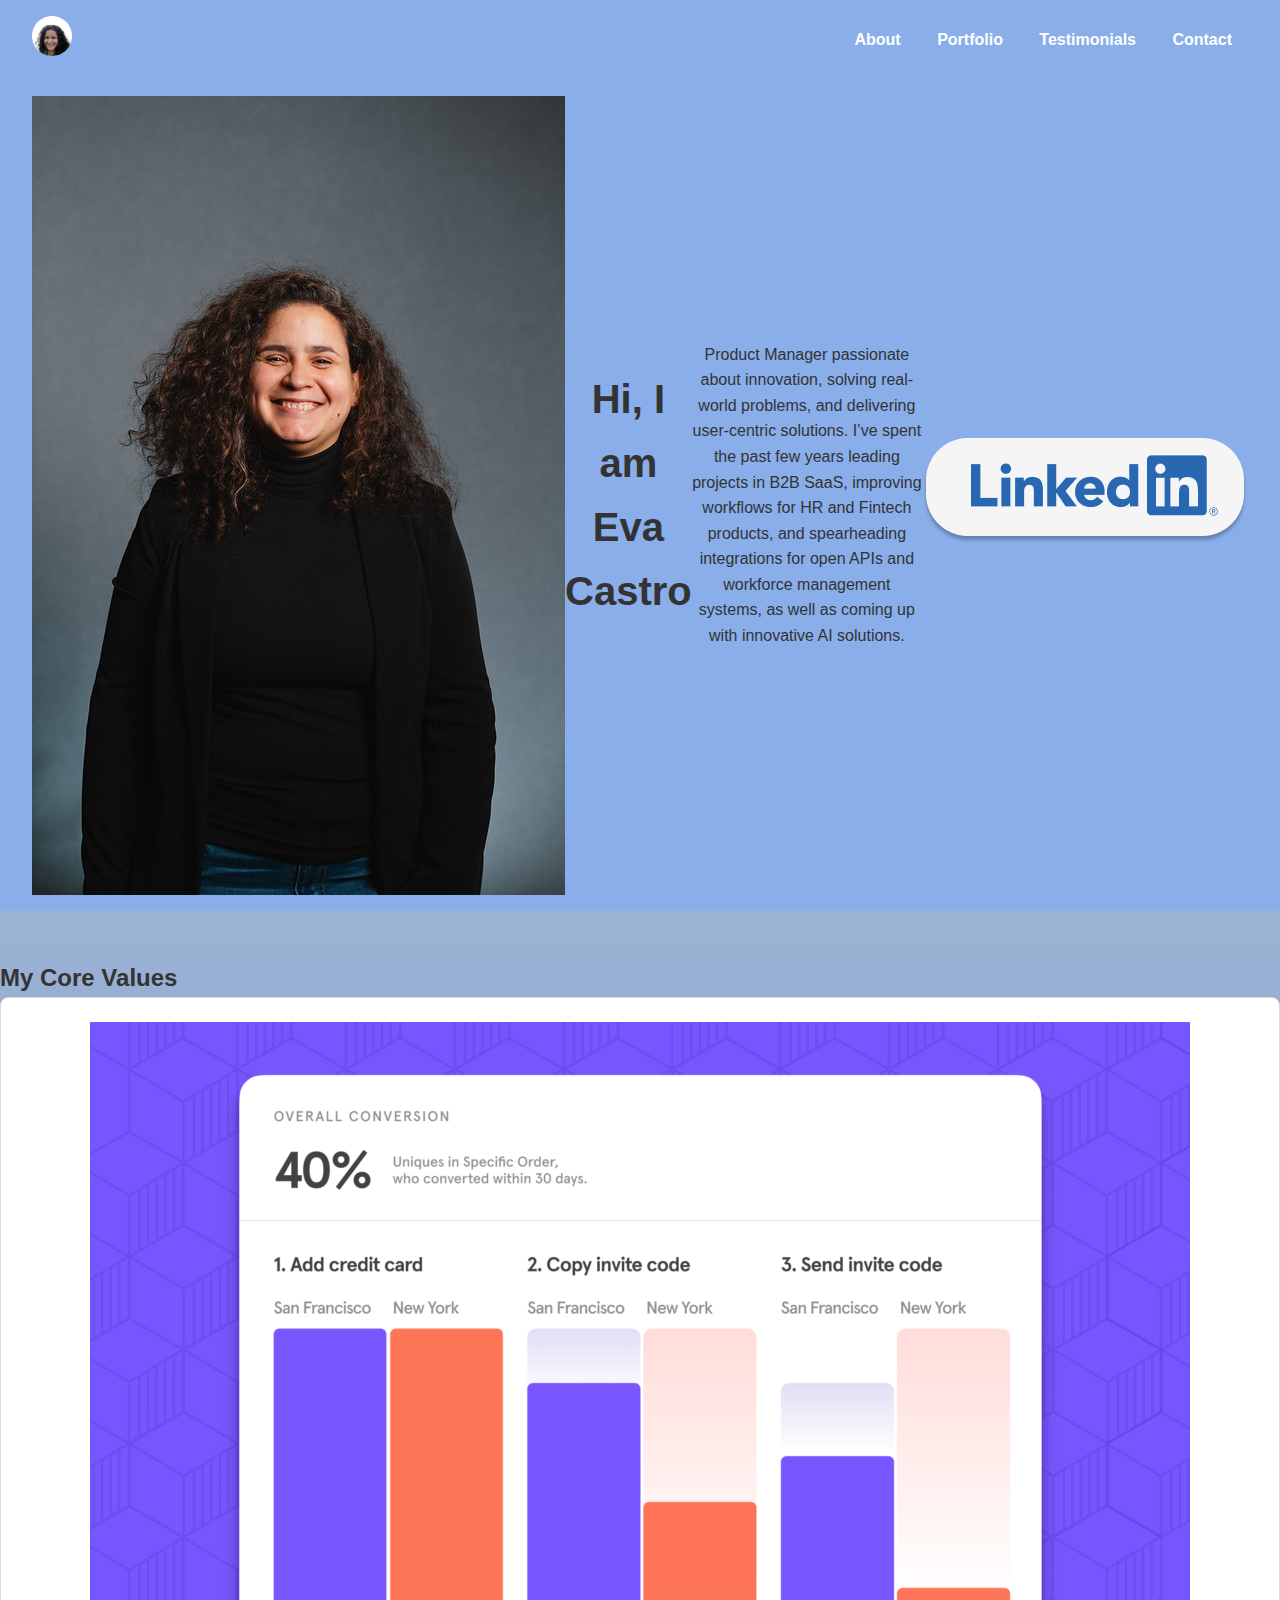
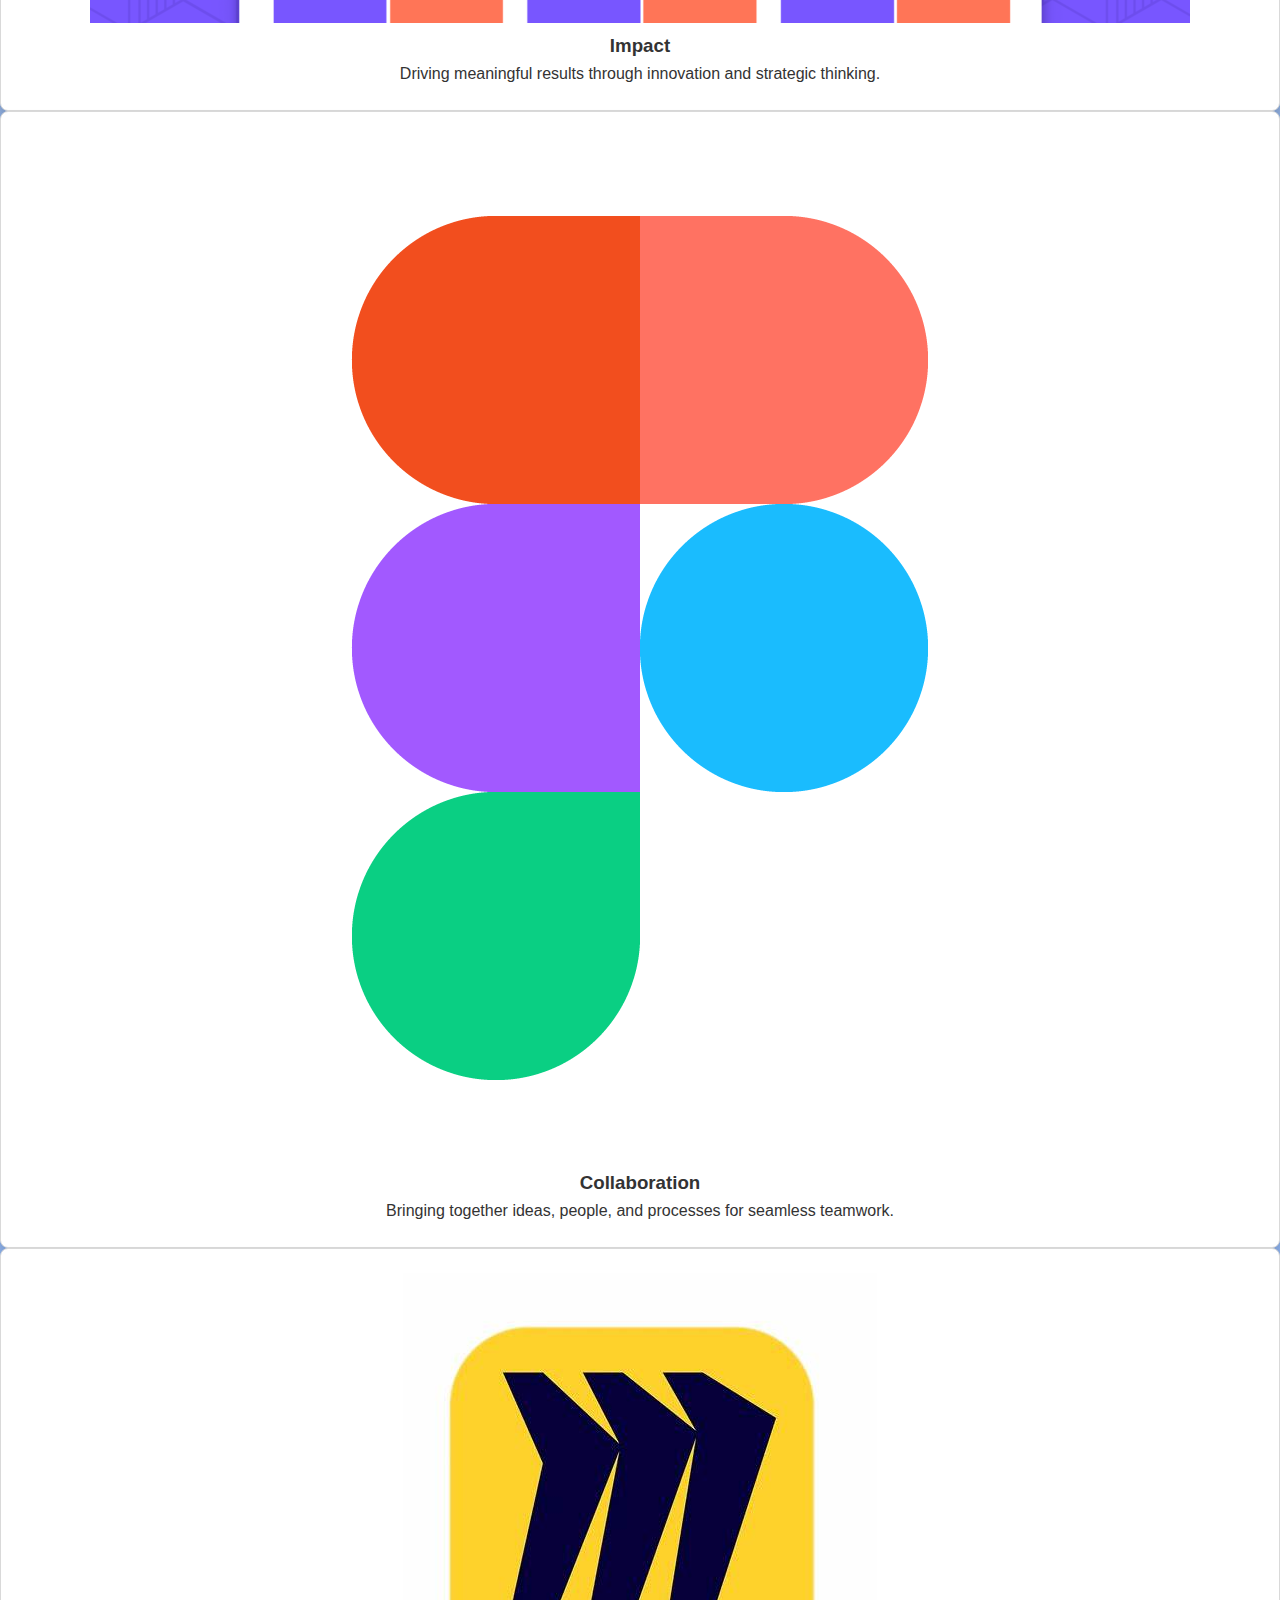
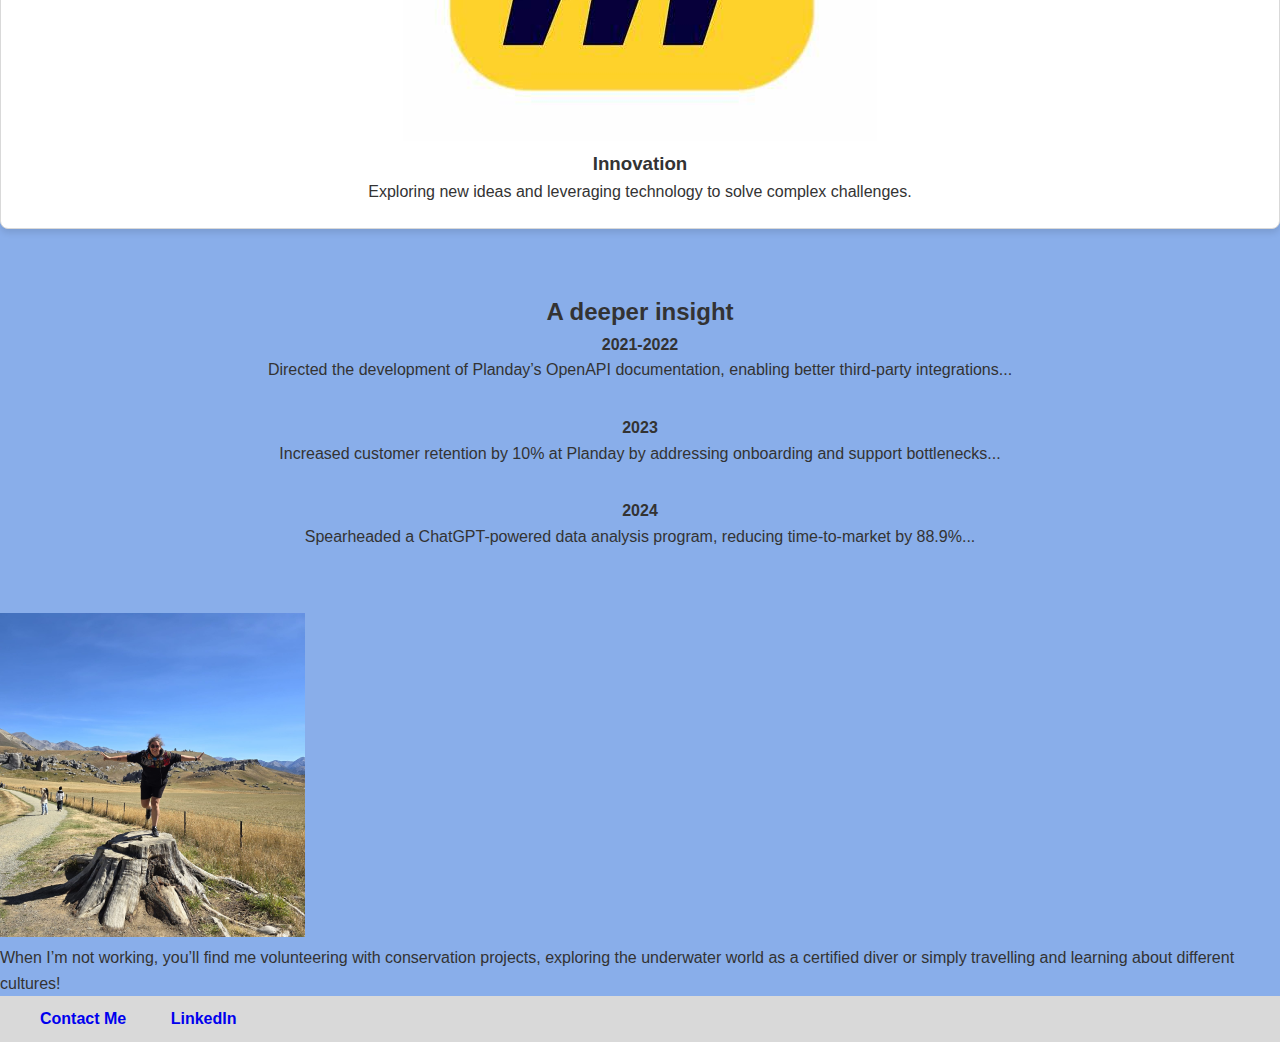
==== commit 672550c6: "updated linkedin button about page" ====
--- a/about.html
+++ b/about.html
@@ -34,7 +34,7 @@
           and spearheading integrations for open APIs and workforce management systems, as well as coming up with innovative AI solutions.
         </p>
         <a href="https://www.linkedin.com/in/evaaguadoc/" class="btn linkedin-btn" target="_blank">
-          <img src="Images/Linkedin-button.png" alt="LinkedIn Button">
+          <img src="Images/Linkedin button.png" alt="LinkedIn Button">
         </a>
       </header>
 
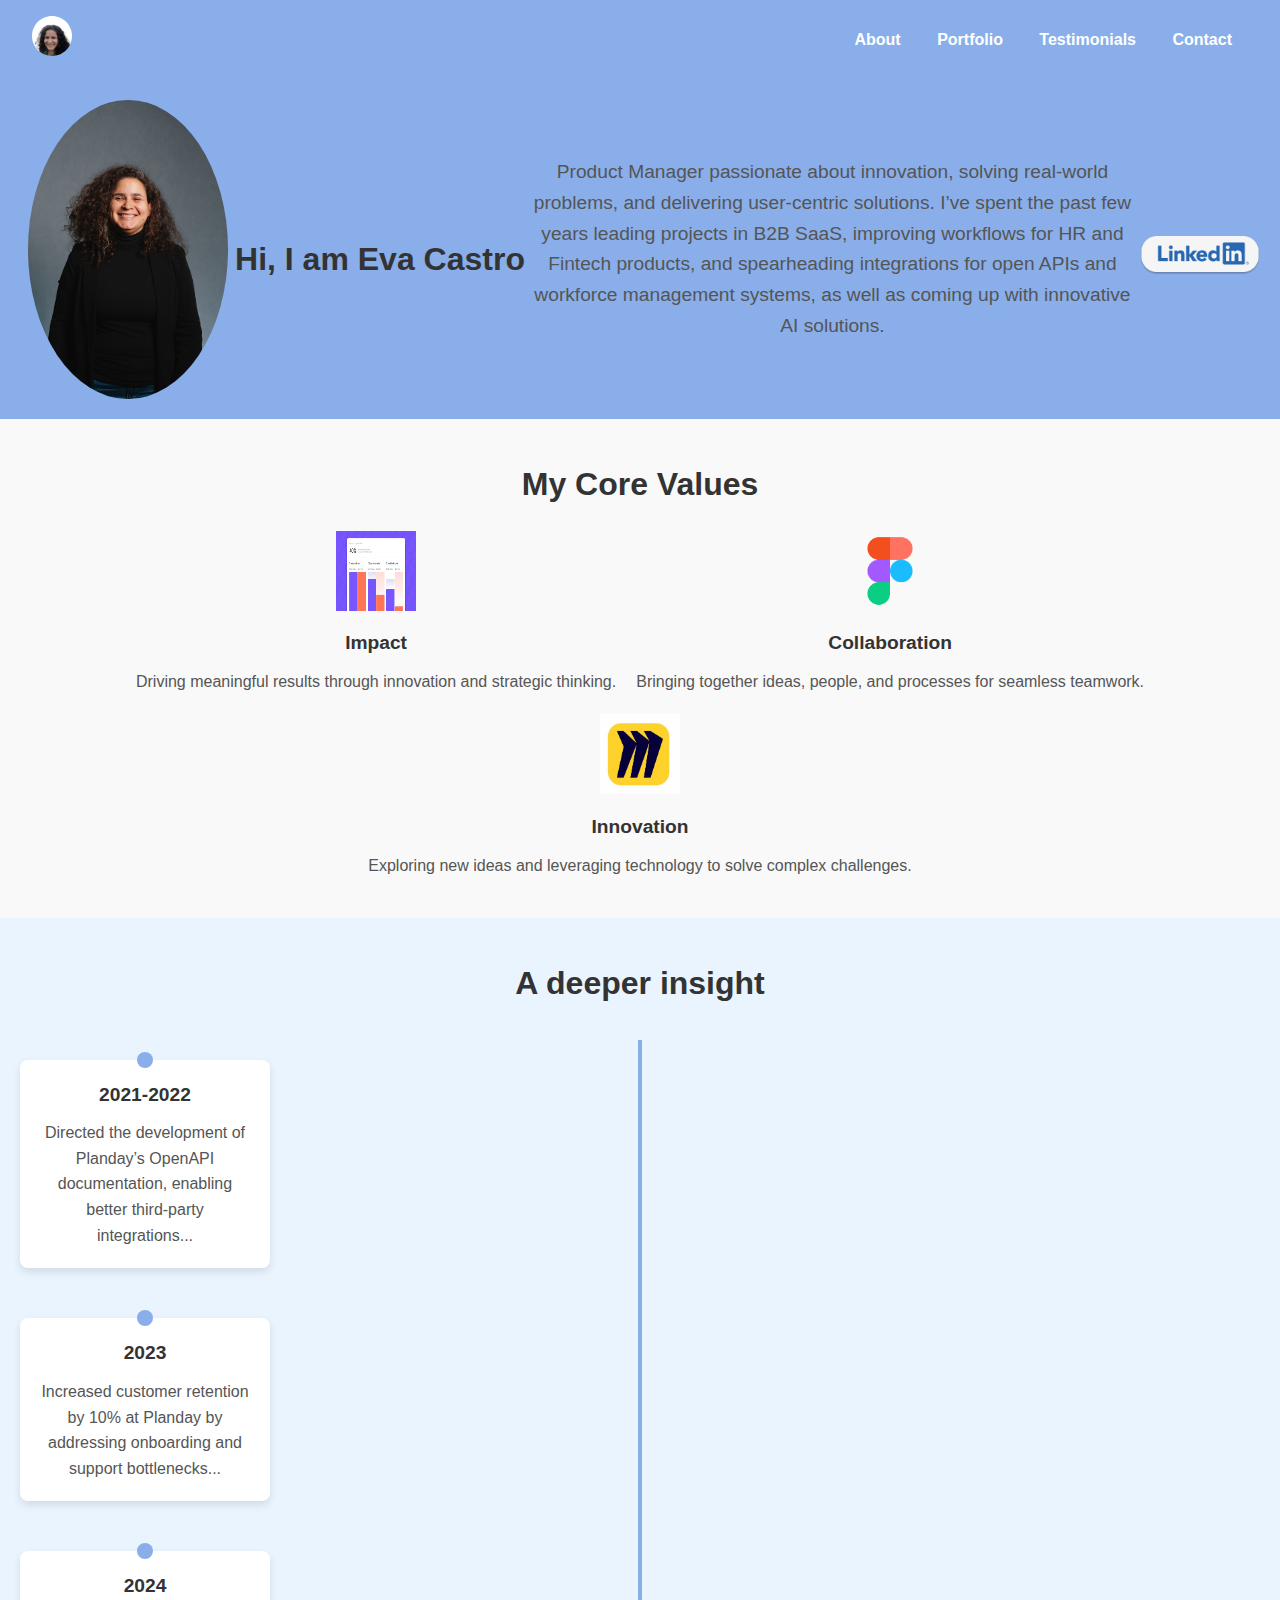
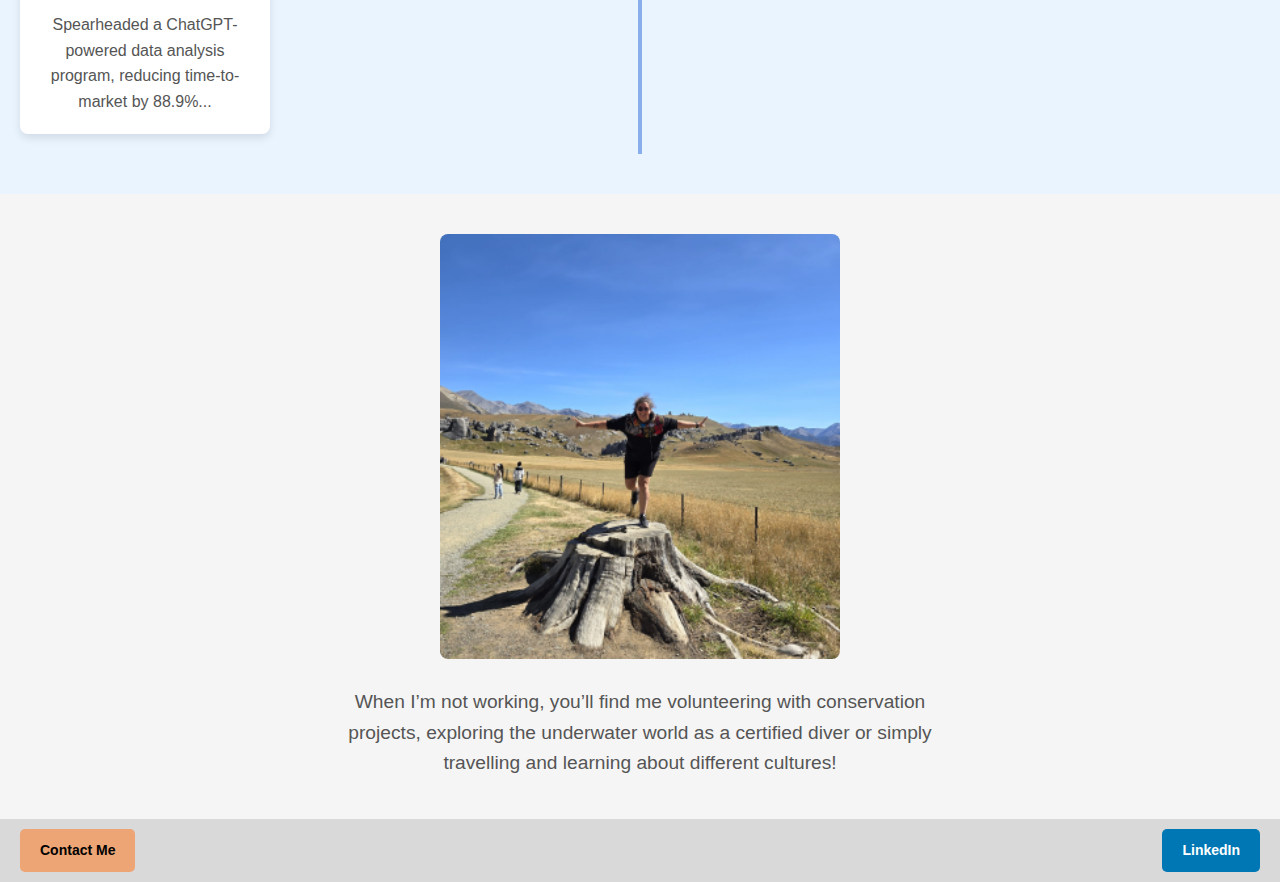
==== commit 54ccc05e: "added timeline  to html and changes in about css" ====
--- a/about.html
+++ b/about.html
@@ -61,23 +61,26 @@
       </div>
 
       <!-- Timeline Section -->
-      <div class="timeline">
+      <div class="timeline">    
         <h2>A deeper insight</h2>
         <div class="timeline-grid">
+          <!-- Milestone 1 -->
           <div class="milestone">
             <h4>2021-2022</h4>
             <p>Directed the development of Planday’s OpenAPI documentation, enabling better third-party integrations...</p>
           </div>
+          <!-- Milestone 2 -->
           <div class="milestone">
             <h4>2023</h4>
             <p>Increased customer retention by 10% at Planday by addressing onboarding and support bottlenecks...</p>
           </div>
+          <!-- Milestone 3 -->
           <div class="milestone">
             <h4>2024</h4>
             <p>Spearheaded a ChatGPT-powered data analysis program, reducing time-to-market by 88.9%...</p>
           </div>
         </div>
-      </div>
+      </div>      
 
       <!-- Hobbies Section -->
       <div class="hobbies">
--- a/about.css
+++ b/about.css
@@ -1,35 +1,209 @@
-body {
-    background: linear-gradient(180deg, #D9D9D9 0%, #8BA7D3 28%, #89AEEA 77%);
-  }
-  
-  .about-header {
-    text-align: center;
-    margin-bottom: 3rem;
-  }
-  
-  .about-header h1 {
-    font-size: 2.5rem;
-    font-weight: 700;
-  }
-  
-  .card {
-    background: white;
-    padding: 1.5rem;
-    border: 1px solid #D9D9D9;
-    border-radius: 8px;
-    box-shadow: 0 4px 6px rgba(0, 0, 0, 0.1);
-    text-align: center;
-  }
-  
-  .timeline {
-    margin: 4rem 0;
-    text-align: center;
-  }
-  
-  .timeline-grid {
-    display: flex;
-    flex-wrap: wrap;
-    gap: 2rem;
-    justify-content: center;
-  }
-  +.hero-image {
+  width: 200px;
+  border-radius: 50%;
+  margin: 0 auto;
+  display: block;
+}
+.about-header {
+  text-align: center;
+  padding: 20px;
+}
+.about-header h1 {
+  margin-top: 20px;
+  font-size: 2rem;
+  color: #333;
+}
+.about-header p {
+  font-size: 1.2rem;
+  margin: 10px 0;
+  color: #555;
+  max-width: 600px;
+  margin-left: auto;
+  margin-right: auto;
+}
+.linkedin-btn img {
+  width: 120px;
+  margin-top: 20px;
+}
+.core-values {
+  padding: 40px 20px;
+  text-align: center;
+  background-color: #f9f9f9;
+}
+.core-values h2 {
+  font-size: 2rem;
+  margin-bottom: 20px;
+  color: #333;
+}
+.values-grid {
+  display: flex;
+  gap: 20px;
+  justify-content: center;
+  flex-wrap: wrap;
+}
+.card img {
+  width: 80px;
+  height: 80px;
+  margin-bottom: 10px;
+}
+.card h3 {
+  font-size: 1.2rem;
+  margin-bottom: 10px;
+  color: #333;
+}
+.card p {
+  font-size: 1rem;
+  color: #555;
+}
+.core-values {
+  padding: 40px 20px;
+  text-align: center;
+  background-color: #f9f9f9;
+}
+.core-values h2 {
+  font-size: 2rem;
+  margin-bottom: 20px;
+  color: #333;
+}
+.values-grid {
+  display: flex;
+  gap: 20px;
+  justify-content: center;
+  flex-wrap: wrap;
+}
+.card img {
+  width: 80px;
+  height: 80px;
+  margin-bottom: 10px;
+}
+.card h3 {
+  font-size: 1.2rem;
+  margin-bottom: 10px;
+  color: #333;
+}
+.card p {
+  font-size: 1rem;
+  color: #555;
+}
+.timeline {
+  padding: 40px 20px;
+  background-color: #e9f4ff; /* Light blue background for contrast */
+  text-align: center;
+}
+
+.timeline h2 {
+  font-size: 2rem;
+  color: #333;
+  margin-bottom: 30px;
+}
+
+.timeline-grid {
+  display: flex;
+  flex-direction: column;
+  gap: 50px;
+  position: relative;
+  padding: 20px 0;
+}
+
+.timeline-grid:before {
+  content: '';
+  position: absolute;
+  width: 4px;
+  height: 100%;
+  background: #89AEEA;
+  top: 0;
+  left: 50%;
+  transform: translateX(-50%);
+  z-index: 0;
+}
+
+.milestone {
+  background: white;
+  border-radius: 8px;
+  padding: 20px;
+  width: 250px;
+  text-align: center;
+  position: relative;
+  box-shadow: 0 4px 8px rgba(0, 0, 0, 0.1);
+  z-index: 1;
+}
+
+.milestone:before {
+  content: '';
+  position: absolute;
+  width: 16px;
+  height: 16px;
+  background: #89AEEA;
+  border-radius: 50%;
+  top: 0;
+  left: 50%;
+  transform: translate(-50%, -50%);
+  z-index: 1;
+}
+
+.milestone h4 {
+  font-size: 1.2rem;
+  color: #333;
+}
+
+.milestone p {
+  font-size: 1rem;
+  color: #555;
+  margin-top: 10px;
+}
+
+.hobbies {
+  text-align: center;
+  padding: 40px 20px;
+  background-color: #f5f5f5;
+}
+.hobbies img {
+  max-width: 100%;
+  width: 400px;
+  margin-bottom: 20px;
+  border-radius: 8px;
+}
+.hobbies p {
+  font-size: 1.2rem;
+  color: #555;
+  max-width: 600px;
+  margin-left: auto;
+  margin-right: auto;
+}
+/* Footer Section */
+footer {
+  display: flex;
+  justify-content: space-between;
+  align-items: center;
+  padding: 10px 20px;
+  background: #D9D9D9;
+}
+
+.footer-buttons {
+  display: flex;
+  justify-content: space-between;
+  width: 100%;
+}
+
+.footer-button {
+  padding: 10px 20px;
+  border-radius: 5px;
+  font-size: 14px;
+  font-weight: bold;
+  text-align: center;
+  text-decoration: none;
+}
+
+.contact-me {
+  background: #EEA575;
+  color: black;
+}
+
+.linkedin {
+  background: #0077B5;
+  color: white;
+}
+
+.footer-button:hover {
+  opacity: 0.8;
+}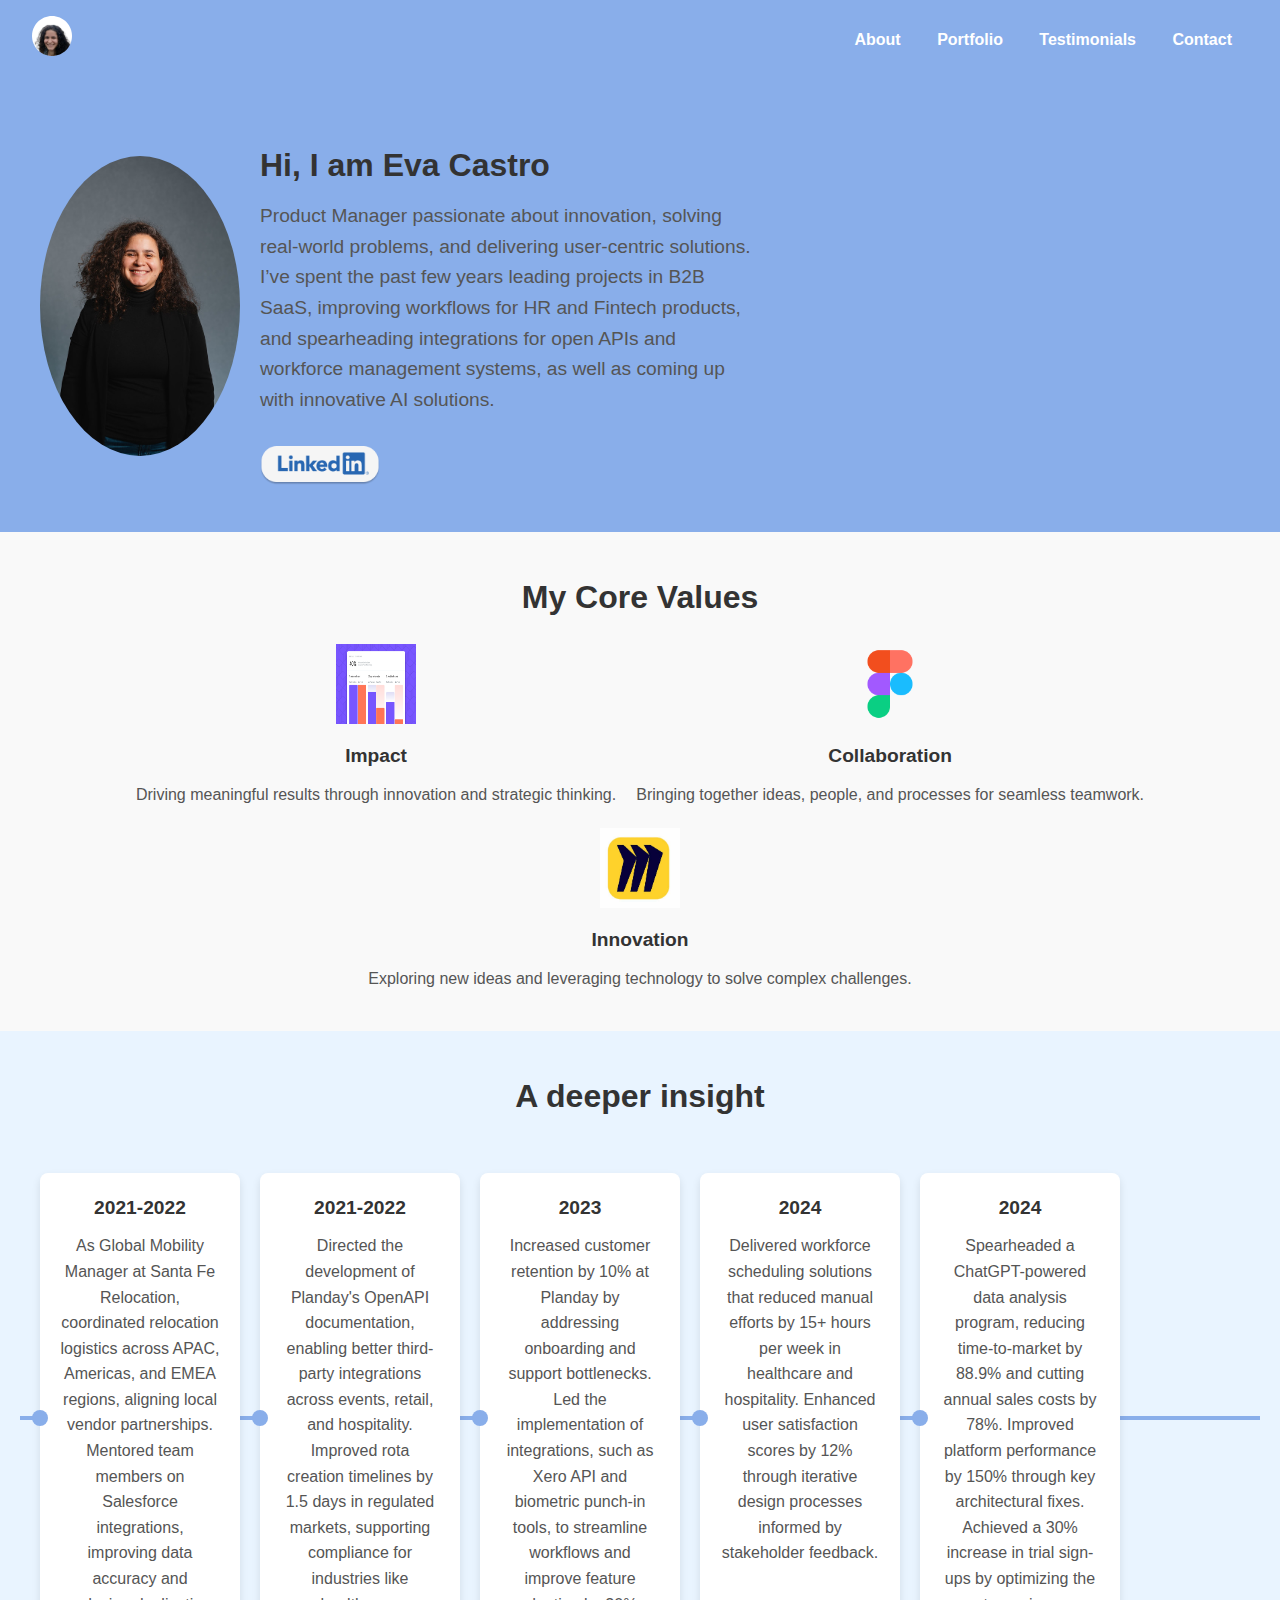
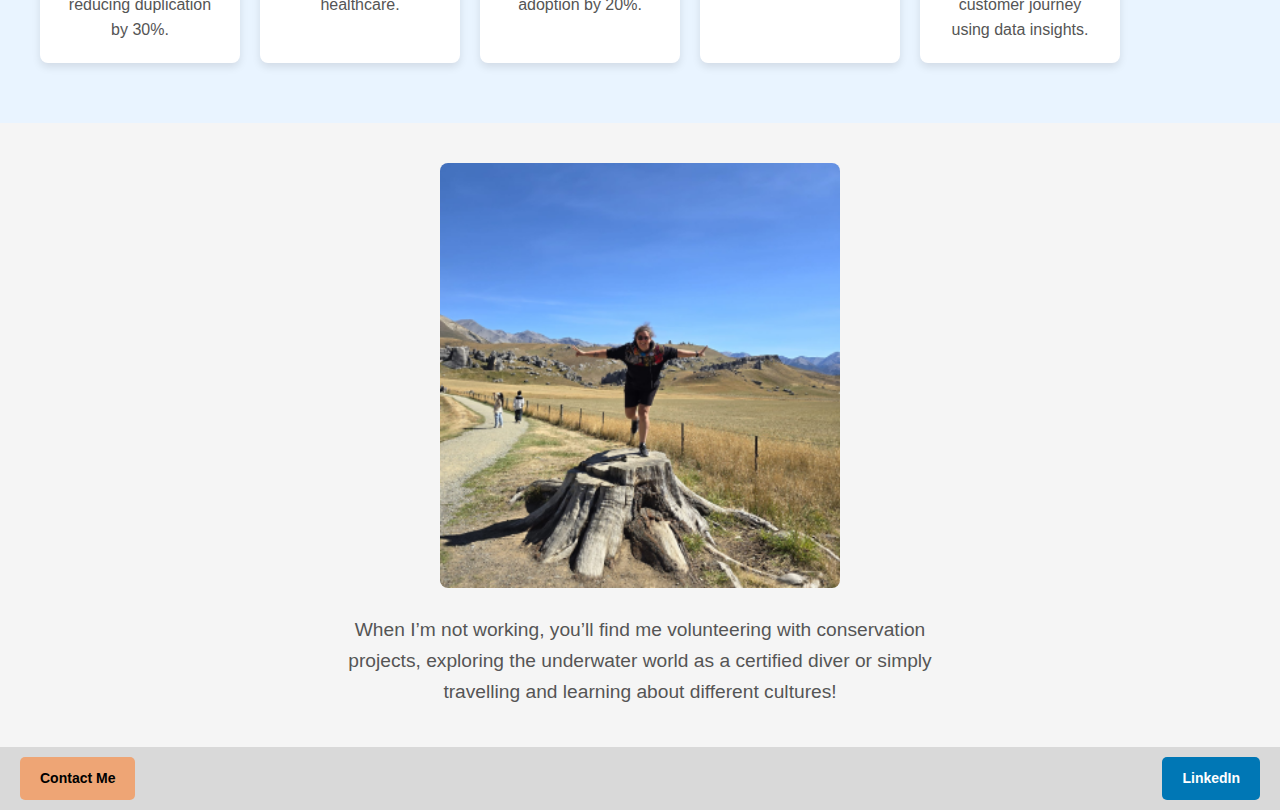
==== commit 3f954ff4: "about css & html timeline updates and centered images matching design (grid)" ====
--- a/about.html
+++ b/about.html
@@ -26,16 +26,20 @@
   <section id="about" class="about-section">
     <div class="container">
       <header class="about-header">
-        <img src="Images/54197498709_c907d3926f_c.jpg" alt="Eva Castro Hero Image" class="hero-image">
-        <h1>Hi, I am Eva Castro</h1>
-        <p>
-          Product Manager passionate about innovation, solving real-world problems, and delivering user-centric solutions. 
-          I’ve spent the past few years leading projects in B2B SaaS, improving workflows for HR and Fintech products, 
-          and spearheading integrations for open APIs and workforce management systems, as well as coming up with innovative AI solutions.
-        </p>
-        <a href="https://www.linkedin.com/in/evaaguadoc/" class="btn linkedin-btn" target="_blank">
-          <img src="Images/Linkedin button.png" alt="LinkedIn Button">
-        </a>
+        <div class="about-header-content">
+          <img src="Images/54197498709_c907d3926f_c.jpg" alt="Eva Castro Hero Image" class="hero-image">
+          <div class="about-text">
+            <h1>Hi, I am Eva Castro</h1>
+            <p>
+              Product Manager passionate about innovation, solving real-world problems, and delivering user-centric solutions. 
+              I’ve spent the past few years leading projects in B2B SaaS, improving workflows for HR and Fintech products, 
+              and spearheading integrations for open APIs and workforce management systems, as well as coming up with innovative AI solutions.
+            </p>
+            <a href="https://www.linkedin.com/in/evaaguadoc/" class="btn linkedin-btn" target="_blank">
+              <img src="Images/Linkedin button.png" alt="LinkedIn Button">
+            </a>
+          </div>
+        </div>
       </header>
 
       <!-- Core Values Section -->
@@ -67,21 +71,36 @@
           <!-- Milestone 1 -->
           <div class="milestone">
             <h4>2021-2022</h4>
-            <p>Directed the development of Planday’s OpenAPI documentation, enabling better third-party integrations...</p>
+            <p>As Global Mobility Manager at Santa Fe Relocation, coordinated relocation logistics across APAC, Americas, and EMEA regions, aligning local vendor partnerships.
+              Mentored team members on Salesforce integrations, improving data accuracy and reducing duplication by 30%.</p>
           </div>
           <!-- Milestone 2 -->
           <div class="milestone">
-            <h4>2023</h4>
-            <p>Increased customer retention by 10% at Planday by addressing onboarding and support bottlenecks...</p>
+            <h4>2021-2022</h4>
+            <p>Directed the development of Planday's OpenAPI documentation, enabling better third-party integrations across events, retail, and hospitality.
+              Improved rota creation timelines by 1.5 days in regulated markets, supporting compliance for industries like healthcare.</p>
           </div>
           <!-- Milestone 3 -->
           <div class="milestone">
-            <h4>2024</h4>
-            <p>Spearheaded a ChatGPT-powered data analysis program, reducing time-to-market by 88.9%...</p>
+            <h4>2023</h4>
+            <p>Increased customer retention by 10% at Planday by addressing onboarding and support bottlenecks.
+              Led the implementation of integrations, such as Xero API and biometric punch-in tools, to streamline workflows and improve feature adoption by 20%.</p>
           </div>
+            <!-- Milestone 4 -->
+            <div class="milestone">
+              <h4>2024</h4>
+              <p>Delivered workforce scheduling solutions that reduced manual efforts by 15+ hours per week in healthcare and hospitality.
+                Enhanced user satisfaction scores by 12% through iterative design processes informed by stakeholder feedback.</p>
+            </div>
+            <!-- Milestone 5 -->
+            <div class="milestone">
+              <h4>2024</h4>
+              <p>Spearheaded a ChatGPT-powered data analysis program, reducing time-to-market by 88.9% and cutting annual sales costs by 78%.
+                Improved platform performance by 150% through key architectural fixes.
+                Achieved a 30% increase in trial sign-ups by optimizing the customer journey using data insights.</p>
+            </div>
         </div>
       </div>      
-
       <!-- Hobbies Section -->
       <div class="hobbies">
         <img src="Images/hobbies image.png" alt="Eva Exploring">
--- a/about.css
+++ b/about.css
@@ -1,9 +1,22 @@
+.about-header-content {
+  display: flex;
+  align-items: center;
+  justify-content: center;
+  gap: 20px;
+  padding: 20px;
+}
+
 .hero-image {
   width: 200px;
+  height: auto;
   border-radius: 50%;
-  margin: 0 auto;
-  display: block;
-}
+}
+
+.about-text {
+  max-width: 500px;
+  text-align: left;
+}
+
 .about-header {
   text-align: center;
   padding: 20px;
@@ -97,34 +110,39 @@
   margin-bottom: 30px;
 }
 
+/* Timeline Container */
 .timeline-grid {
   display: flex;
-  flex-direction: column;
-  gap: 50px;
+  flex-wrap: nowrap; /* Prevent wrapping on desktop */
+  gap: 20px;
+  overflow-x: auto; /* Allow horizontal scrolling */
   position: relative;
-  padding: 20px 0;
-}
-
+  padding: 20px;
+}
+
+/* Horizontal Line */
 .timeline-grid:before {
   content: '';
   position: absolute;
-  width: 4px;
-  height: 100%;
+  top: 50%;
+  left: 0;
+  width: 100%;
+  height: 4px;
   background: #89AEEA;
-  top: 0;
-  left: 50%;
-  transform: translateX(-50%);
   z-index: 0;
-}
-
+  transform: translateY(-50%);
+}
+
+/* Milestone Styling */
 .milestone {
+  flex: 0 0 auto; /* Prevent shrinking */
+  width: 200px;
   background: white;
   border-radius: 8px;
   padding: 20px;
-  width: 250px;
-  text-align: center;
+  text-align: center;
+  box-shadow: 0 4px 8px rgba(0, 0, 0, 0.1);
   position: relative;
-  box-shadow: 0 4px 8px rgba(0, 0, 0, 0.1);
   z-index: 1;
 }
 
@@ -135,12 +153,10 @@
   height: 16px;
   background: #89AEEA;
   border-radius: 50%;
-  top: 0;
-  left: 50%;
+  top: 50%;
+  left: 0;
   transform: translate(-50%, -50%);
-  z-index: 1;
-}
-
+}
 .milestone h4 {
   font-size: 1.2rem;
   color: #333;
@@ -206,4 +222,34 @@
 
 .footer-button:hover {
   opacity: 0.8;
+}
+
+/* Responsive Design for Mobile */
+@media (max-width: 768px) {
+  .timeline-grid {
+    display: flex;
+    flex-wrap: wrap; /* Stack vertically */
+    justify-content: center;
+    overflow-x: visible;
+  }
+
+  .timeline-grid:before {
+    height: auto;
+    width: 4px;
+    left: 50%;
+    top: 0;
+    transform: translateX(-50%);
+  }
+
+  .milestone {
+    margin-bottom: 20px;
+    flex: 1 1 100%; /* Full width */
+    text-align: left;
+  }
+
+  .milestone:before {
+    left: 50%;
+    top: 0;
+    transform: translate(-50%, -50%);
+  }
 }